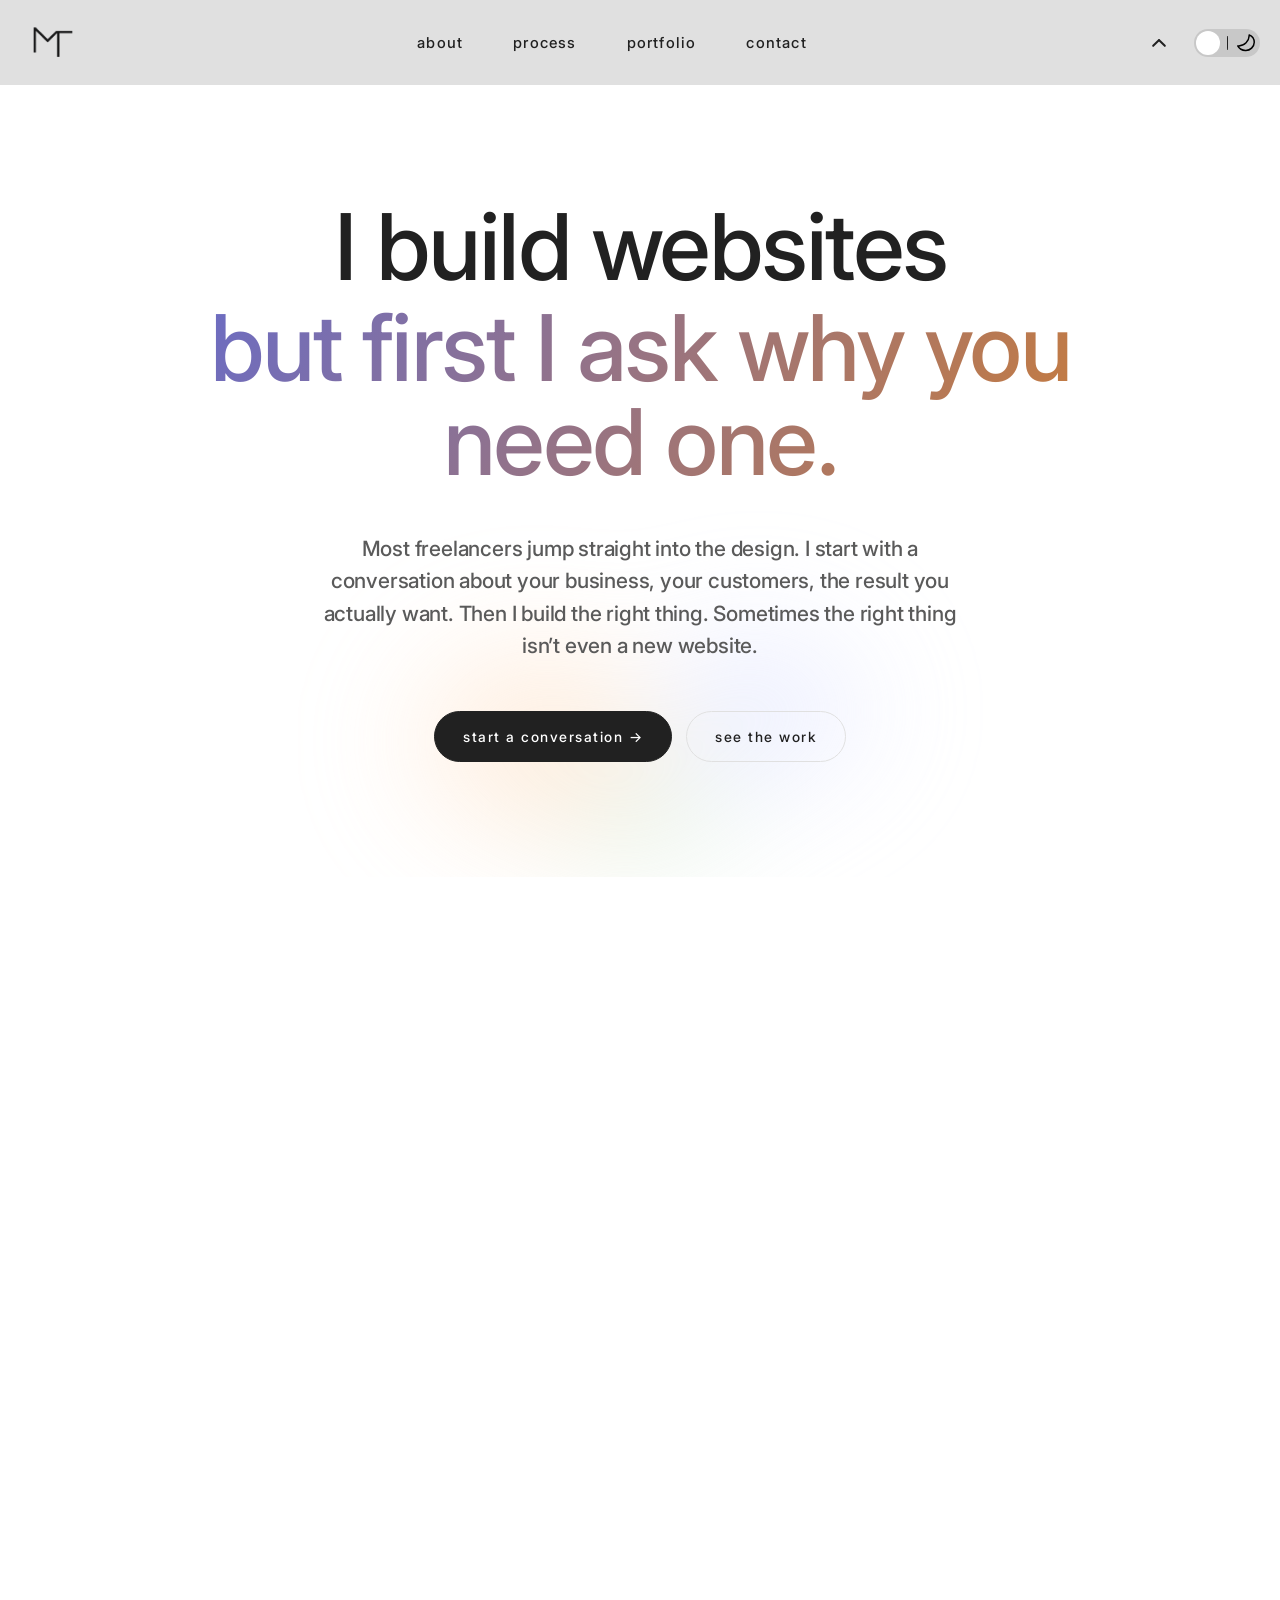
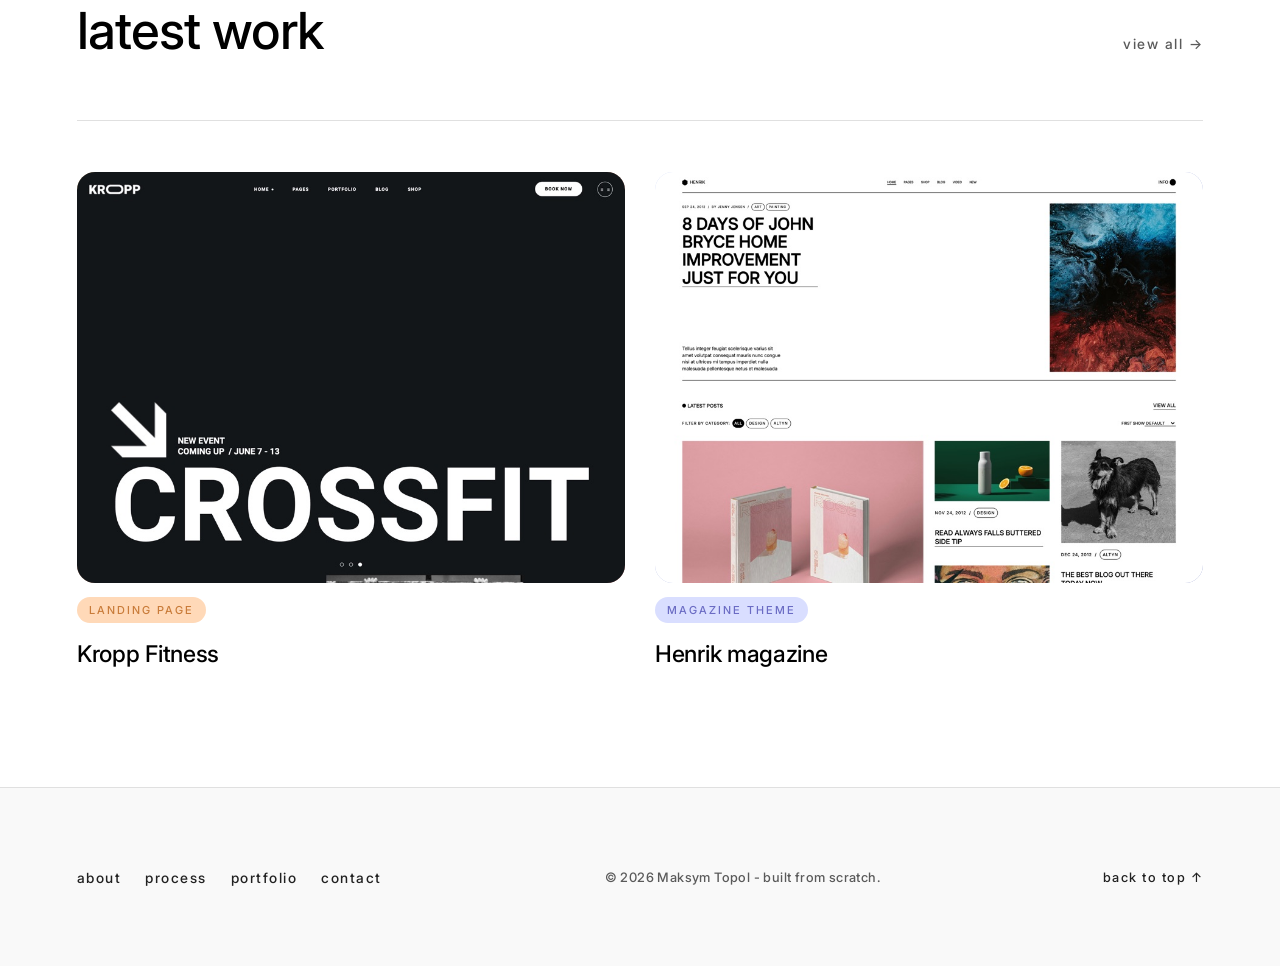
==== index.html @ ddff6f31 "Initial commit: portfolio website" ====
<!doctype html>
<html lang="en">
  <head>
    <meta charset="UTF-8" />
    <meta name="viewport" content="width=device-width, initial-scale=1.0" />
    <title>Maksym Topol - frontend developer</title>
    <meta
      name="description"
      content="Frontend developer who starts with your business problem, not the design. Websites for small businesses - and honest advice when you don't need one."
    />
    <link
      rel="preload"
      as="font"
      type="font/woff2"
      href="./fonts/transfonter.org-20250819-222520/Inter24pt-Medium.woff2"
      crossorigin
    />

    <link
      rel="preload"
      fetchpriority="high"
      as="image"
      href="icons/myLogo-icons/logo-white.png"
      type="image/png"
    />
    <link
      rel="shortcut icon"
      href="icons/myLogo-icons/logo-white.png"
      type="image/png"
    />

    <link rel="canonical" href="https://maksymtopol.com/" />
    <meta property="og:type" content="website" />
    <meta property="og:title" content="Maksym Topol - frontend developer" />
    <meta
      property="og:description"
      content="I build websites - but first I ask why you need one. Honest advice for small businesses."
    />
    <meta property="og:url" content="https://maksymtopol.com/" />
    <meta
      property="og:image"
      content="https://maksymtopol.com/images/og-image.jpg"
    />
    <meta name="twitter:card" content="summary_large_image" />

    <link rel="stylesheet" href="style.css" />
    <script type="application/ld+json">
      {
        "@context": "https://schema.org",
        "@type": "Person",
        "name": "Maksym Topol",
        "jobTitle": "Frontend Developer",
        "url": "https://maksymtopol.com/",
        "email": "mailto:maksym.prof@gmail.com",
        "sameAs": [
          "https://github.com/maksymtopol",
          "https://t.me/maksymtopol"
        ]
      }
    </script>
  </head>
  <body>
    <header class="header" id="header">
      <div class="header__adaptive-block"></div>
      <div class="header__block">
        <div class="hamburger" id="hamburger">
          <input
            type="checkbox"
            class="hamburger__input"
            id="hamburger-input"
          />
          <label
            for="hamburger-input"
            class="hamburger__label"
            id="hamburger-label"
          ></label>
        </div>
        <a href="/" class="link__header-logo">
          <img
            src="icons/myLogo-icons/logo-black.png"
            alt="Maksym Topol logo"
            class="img__header-logo"
            id="img-header-logo"
            width="65"
            height="65"
          />
        </a>
        <nav class="header__menu">
          <ul class="header__menu-list" id="header-menu-list">
            <li class="header__menu-item">
              <a
                href="about.html"
                class="header__menu-link"
                data-i18n="nav.about"
                >about</a
              >
            </li>
            <li class="header__menu-item">
              <a
                href="learn.html"
                class="header__menu-link"
                data-i18n="nav.learn"
                >process</a
              >
            </li>
            <li class="header__menu-item">
              <a
                href="portfolio.html"
                class="header__menu-link"
                data-i18n="nav.portfolio"
                >portfolio</a
              >
            </li>
            <li class="header__menu-item">
              <a
                href="contact.html"
                class="header__menu-link"
                data-i18n="nav.contact"
                >contact</a
              >
            </li>
          </ul>
        </nav>
        <div class="header__buttons" id="header-buttons">
          <div class="button__language">
            <input
              type="checkbox"
              class="button__language-dropdown"
              id="button-language-dropdown"
            />
            <label
              for="button-language-dropdown"
              class="label__language-dropdown"
            ></label>
          </div>
          <div class="language__block-content" id="language-block-content">
            <ul
              class="language__block-content-list"
              id="language-block-content-list"
            >
              <li class="language__block-content-item disabled" data-lang="en">
                EN
              </li>
              <li class="language__block-content-item" data-lang="fr">
                <a href="#" class="language__block-content-link">FR</a>
              </li>
              <li class="language__block-content-item" data-lang="ua">
                <a href="#" class="language__block-content-link">UA</a>
              </li>
              <li class="language__block-content-item" data-lang="ru">
                <a href="#" class="language__block-content-link">RU</a>
              </li>
            </ul>
          </div>
          <div class="theme__switch">
            <input
              type="checkbox"
              class="theme__switch-checkbox"
              id="theme-switch-checkbox"
            />
            <label class="theme__switch-label" for="theme-switch-checkbox">
              <span class="theme__switch-icon theme__switch-icon-sun">
                <svg
                  xmlns="http://www.w3.org/2000/svg"
                  width="20px"
                  height="55px"
                  viewBox="0 -2 24 24"
                  fill="#212121"
                >
                  <path
                    d="M12 3V4M12 20V21M4 12H3M6.31412 6.31412L5.5 5.5M17.6859 6.31412L18.5 5.5M6.31412 17.69L5.5 18.5001M17.6859 17.69L18.5 18.5001M21 12H20M16 12C16 14.2091 14.2091 16 12 16C9.79086 16 8 14.2091 8 12C8 9.79086 9.79086 8 12 8C14.2091 8 16 9.79086 16 12Z"
                    stroke="#000000"
                    stroke-width="2"
                    stroke-linecap="round"
                    stroke-linejoin="round"
                  />
                </svg>
              </span>
              <span class="theme__switch-icon theme__switch-icon-moon">
                <svg
                  xmlns="http://www.w3.org/2000/svg"
                  fill="#212121"
                  width="18px"
                  height="45px"
                  viewBox="0 -1 16 16"
                >
                  <path
                    d="M11.47 2.18a6.49 6.49 0 0 1 3.22 5.5 6.84 6.84 0 0 1-7.08 6.55 7.42 7.42 0 0 1-3.82-1 7 7 0 0 1-1.9-1.65 9.47 9.47 0 0 0 3.34-.74 9.92 9.92 0 0 0 3.3-2.24 10 10 0 0 0 2.94-6.42M10.82.45a.66.66 0 0 0-.66.69 8.63 8.63 0 0 1-2.55 6.54 8.68 8.68 0 0 1-6.09 2.57H.66a.66.66 0 0 0-.58 1 8.45 8.45 0 0 0 7.53 4.39A8.15 8.15 0 0 0 16 7.68 7.85 7.85 0 0 0 11.07.51a.61.61 0 0 0-.25-.06z"
                  />
                </svg>
              </span>
              <div class="theme__switch-ball"></div>
            </label>
          </div>
        </div>
      </div>
    </header>
    <main class="main" id="main">
      <section class="intro" id="intro-section">
        <div class="intro__halo" aria-hidden="true"></div>
        <div class="intro__content">
          <h1 class="intro__title">
            <span class="intro__title-line" data-i18n="intro.titleA"
              >I build websites</span
            >
            <span
              class="intro__title-line intro__title-line--accent"
              data-i18n="intro.titleB"
              >but first I ask why you need one.</span
            >
          </h1>
          <p class="intro__lead" data-i18n="intro.lead">
            Most freelancers jump straight into the design. I start with a
            conversation about your business, your customers, the result you
            actually want. Then I build the right thing. Sometimes the right
            thing isn't even a new website.
          </p>
          <div class="intro__actions">
            <a
              href="contact.html"
              class="intro__cta"
              data-i18n="intro.ctaPrimary"
              >start a conversation →</a
            >
            <a
              href="portfolio.html"
              class="intro__cta intro__cta--ghost"
              data-i18n="intro.ctaSecondary"
              >see the work</a
            >
          </div>
        </div>
      </section>
      <section class="skills" id="skills-section">
        <div class="skills__container">
          <a href="learn.html">
            <div class="skills__approach">
              <span
                class="skills__approach-title"
                data-i18n="skills.approachTitle"
                >the difference</span
              >
              <span
                class="skills__approach-chip skills__approach-chip-1"
                data-i18n="skills.approach1"
                >I ask first</span
              >
              <span
                class="skills__approach-chip skills__approach-chip-2"
                data-i18n="skills.approach2"
                >your business, not just a site</span
              >
              <span
                class="skills__approach-chip skills__approach-chip-3"
                data-i18n="skills.approach3"
                >honest advice</span
              >
            </div>
          </a>
          <a href="about.html#about-group">
            <div class="skills__stack">
              <span class="skills__stack-title" data-i18n="skills.stackTitle"
                >my stack</span
              >
              <img
                src="icons/body-icons/html-icon.png"
                alt="HTML icon"
                class="skills__stack-icon-html"
                width="100"
                height="100"
              />
              <img
                src="icons/body-icons/css-icon.png"
                alt="CSS icon"
                class="skills__stack-icon-css"
                width="86"
                height="86"
              />
              <img
                src="icons/body-icons/js-logo.png"
                alt="JavaScript icon"
                class="skills__stack-icon-js"
                width="86"
                height="86"
              />
              <img
                src="icons/body-icons/wp-icon.png"
                alt="WordPress icon"
                class="skills__stack-icon-wp"
                width="86"
                height="86"
              />
              <img
                src="icons/body-icons/react-icon.png"
                alt="React icon"
                class="skills__stack-icon-react"
                width="86"
                height="86"
              />
              <img
                src="icons/body-icons/sass-icon.png"
                alt="Sass icon"
                class="skills__stack-icon-sass"
                width="86"
                height="86"
              />
            </div>
          </a>
        </div>
      </section>
      <section class="latest" id="latest-section">
        <header class="latest__header" data-reveal="up">
          <h2 class="latest__title" data-i18n="latest.title">latest work</h2>
          <a href="portfolio.html" class="latest__more" data-i18n="latest.more"
            >view all →</a
          >
        </header>
        <div class="latest__grid">
          <a
            href="portfolio.html#kropp"
            class="latest__card"
            data-reveal="up"
          >
            <div class="latest__thumb latest__thumb--1">
              <img
                class="latest__shot"
                src="images/work/kropp-thumb.jpg"
                alt="Kropp Fitness - fitness landing page"
                width="900"
                height="675"
                loading="lazy"
              />
            </div>
            <span class="latest__category" data-i18n="latest.proj1.cat"
              >Landing page</span
            >
            <h3 class="latest__name" data-i18n="latest.proj1.name">
              Kropp Fitness
            </h3>
          </a>
          <a
            href="portfolio.html#magazine"
            class="latest__card"
            data-reveal="up"
          >
            <div class="latest__thumb latest__thumb--2">
              <img
                class="latest__shot"
                src="images/work/magazine-thumb.jpg"
                alt="Henrik magazine - editorial magazine layout"
                width="900"
                height="675"
                loading="lazy"
              />
            </div>
            <span class="latest__category" data-i18n="latest.proj2.cat"
              >Magazine theme</span
            >
            <h3 class="latest__name" data-i18n="latest.proj2.name">
              Henrik magazine
            </h3>
          </a>
        </div>
      </section>
    </main>
    <footer class="footer" id="footer">
      <div class="footer__inner">
        <ul class="footer__menu">
          <li><a href="about.html" class="header__menu-link" data-i18n="nav.about">about</a></li>
          <li><a href="learn.html" class="header__menu-link" data-i18n="nav.learn">process</a></li>
          <li>
            <a href="portfolio.html" class="header__menu-link" data-i18n="nav.portfolio">portfolio</a>
          </li>
          <li><a href="contact.html" class="header__menu-link" data-i18n="nav.contact">contact</a></li>
        </ul>
        <p class="footer__copy" data-i18n="footer.copy">
          © 2026 Maksym Topol - built from scratch.
        </p>
        <a href="#header" class="footer__top" data-i18n="footer.top"
          >back to top ↑</a
        >
      </div>
    </footer>
    <script src="script.js" type="module"></script>
  </body>
</html>
---- style.css ----
@font-face {
  font-family: 'Inter';
  src: url('./fonts/transfonter.org-20250819-222520/Inter24pt-Medium.woff2')
    format('woff2');
  font-weight: 300;
  font-style: normal;
  font-display: swap;
}

/**
  Нормализация блочной модели
 */
*,
::before,
::after {
  box-sizing: border-box;
}

* {
  -webkit-tap-highlight-color: transparent;
}

/**
   Убираем внутренние отступы слева тегам списков,
   у которых есть атрибут class
  */
:where(ul, ol):where([class]) {
  padding-left: 0;
}

/**
   Убираем внешние отступы body и двум другим тегам,
   у которых есть атрибут class
  */
body,
:where(blockquote, figure):where([class]) {
  margin: 0;
}

/**
   Убираем внешние отступы вертикали нужным тегам,
   у которых есть атрибут class
  */
:where(h1, h2, h3, h4, h5, h6, p, ul, ol, dl):where([class]) {
  margin-block: 0;
}

:where(dd[class]) {
  margin-left: 0;
}

:where(fieldset[class]) {
  margin-left: 0;
  padding: 0;
  border: none;
}

/**
   Убираем стандартный маркер маркированному списку,
   у которого есть атрибут class
  */
:where(ul[class]) {
  list-style: none;
}

:where(address[class]) {
  font-style: normal;
}

/**
   Обнуляем вертикальные внешние отступы параграфа,
   объявляем локальную переменную для внешнего отступа вниз,
   чтобы избежать взаимодействие с более сложным селектором
  */
p {
  --paragraphMarginBottom: 24px;

  margin-block: 0;
}

/**
   Внешний отступ вниз для параграфа без атрибута class,
   который расположен не последним среди своих соседних элементов
  */
p:where(:not([class]):not(:last-child)) {
  margin-bottom: var(--paragraphMarginBottom);
}

/**
   Упрощаем работу с изображениями и видео
  */
img,
video {
  display: block;
  max-width: 100%;
  height: auto;
}

/**
   Наследуем свойства шрифт для полей ввода
  */
input,
textarea,
select,
button {
  font: inherit;
}

html {
  /**
     Пригодится в большинстве ситуаций
     (когда, например, нужно будет "прижать" футер к низу сайта)
    */
  height: 100%;

  /**
     Убираем скачок интерфейса по горизонтали
     при появлении / исчезновении скроллбара
    */
  /* scrollbar-gutter: stable; */
}

/**
   Плавный скролл
  */
html,
:has(:target) {
  scroll-behavior: smooth;
}

body {
  /**
     Пригодится в большинстве ситуаций
     (когда, например, нужно будет "прижать" футер к низу сайта)
    */
  min-height: 100%;
  /**
     Унифицированный интерлиньяж
    */
  line-height: 1.5;
}

/**
   Нормализация высоты элемента ссылки при его инспектировании в DevTools
  */
a:where([class]) {
  display: inline-flex;
}

/**
   Курсор-рука при наведении на элемент
  */
button,
label {
  cursor: pointer;
}

/**
   Приводим к единому цвету svg-элементы
   (за исключением тех, у которых уже указан
   атрибут fill со значением 'none' или начинается с 'url')
  */
:where([fill]:not([fill='none'], [fill^='url'])) {
  fill: currentColor;
}

/**
   Приводим к единому цвету svg-элементы
   (за исключением тех, у которых уже указан
   атрибут stroke со значением 'none')
  */
:where([stroke]:not([stroke='none'], [stroke^='url'])) {
  stroke: currentColor;
}

/**
   Чиним баг задержки смены цвета при взаимодействии с svg-элементами
  */
svg * {
  transition-property: fill, stroke;
}

/**
   Приведение рамок таблиц в классический 'collapse' вид
  */
:where(table) {
  border-collapse: collapse;
  border-color: currentColor;
}

/**
   Удаляем все анимации и переходы для людей,
   которые предпочитают их не использовать
  */
@media (prefers-reduced-motion: reduce) {
  *,
  ::before,
  ::after {
    animation-duration: 0.01ms !important;
    animation-iteration-count: 1 !important;
    transition-duration: 0.01ms !important;
    scroll-behavior: auto !important;
  }
}

:root {
  --color-light: #ffffff;
  --color-light-100: #f9f9f9;
  --color-light-200: #e0e0e0;
  --color-light-300: #c8c8c8;

  --color-gray: #949494;
  --color-gray-100: #5a5a5a;
  --color-gray-200: #4d4d4d;
  --color-gray-300: #303030;
  --color-gray-400: #2c2c2c;
  --color-gray-500: #212121;

  --color-dark: #000000;

  --accent-peach: #ffd9b8;
  --accent-lavender: #d9deff;
  --accent-sage: #d2ecd6;
  --accent-rose: #ffd1d8;
  --accent-amber: #f7d490;
  --accent-sky: #c8e4f5;

  --accent-peach-strong: #c97c3a;
  --accent-lavender-strong: #6b6cc4;
  --accent-sage-strong: #4f9b6b;
  --accent-rose-strong: #c95977;
  --accent-amber-strong: #b8862c;
  --accent-sky-strong: #3d8bb8;

  --font-family-base: 'Inter', 'sans-serif';

  --transition-duration: 0.5s;
}

body.dark-theme {
  --accent-peach: #4a2f1c;
  --accent-lavender: #2d2d52;
  --accent-sage: #1f3d2a;
  --accent-rose: #4a2230;
  --accent-amber: #4a3a18;
  --accent-sky: #1f3950;

  --accent-peach-strong: #f0a868;
  --accent-lavender-strong: #a89bf0;
  --accent-sage-strong: #7dd49a;
  --accent-rose-strong: #f08aa8;
  --accent-amber-strong: #f0c468;
  --accent-sky-strong: #6abce0;
}

* {
  transition:
    color var(--transition-duration) ease,
    background-color var(--transition-duration) ease;
}

body {
  font-family: var(--font-family-base);
  background-color: var(--color-light);
}

.visually-hidden {
  position: absolute !important;
  width: 1px !important;
  height: 1px !important;
  margin: -1px !important;
  border: 0 !important;
  padding: 0 !important;
  white-space: nowrap !important;
  clip-path: inset(100%) !important;
  clip: rect(0 0 0 0) !important;
  overflow: hidden !important;
}

.disabled {
  color: var(--color-gray);
  cursor: not-allowed;
}

.header {
  display: flex;
  flex-direction: column;
  position: relative;
  height: 85px;
  background-color: var(--color-light-200);
  z-index: 1;
}

#header {
  transform: translateY(-93px);
  transition: transform 0.8s ease-out;
}

#header.show {
  transform: translateY(0);
}

.header__adaptive-block {
  visibility: hidden;
}

.header__block {
  display: flex;
  align-items: center;
  justify-content: space-between;
  height: 93px;
  padding-inline: 20px;
}

.link__header-logo {
  background-color: transparent;
  border-radius: 50%;
  transition: background-color var(--transition-duration) ease;
  overflow: hidden;
}

.header__menu-list {
  display: flex;
  column-gap: 50px;
}

.header__menu-link {
  display: inline-flex;
  align-items: center;
  column-gap: 7px;
  color: var(--color-gray-500);
  text-decoration: none;
  font-size: 15px;
  transition: color var(--transition-duration) ease;
  letter-spacing: 1.2px;
}

.header__buttons {
  display: flex;
  justify-content: space-between;
  align-items: center;
  column-gap: 20px;
}

.hamburger {
  display: none;
}

.button__language {
  display: inline-flex;
  align-items: center;
  position: relative;
  width: auto;
  height: auto;
  margin-left: 5px;
  border-radius: 50%;
}

.button__language-dropdown {
  position: absolute;
  width: 30px;
  height: 30px;
  opacity: 0;
  z-index: 1;
  cursor: pointer;
}

.label__language-dropdown {
  position: relative;
  width: 30px;
  height: 30px;
}

.label__language-dropdown::before {
  content: '';
  position: absolute;
  top: 14px;
  left: 7px;
  width: 10px;
  height: 2px;
  background-color: var(--color-gray-500);
  border-radius: 10px;
  transform: rotate(-45deg);
  transition: transform 0.3s ease;
}

.label__language-dropdown::after {
  content: '';
  position: absolute;
  top: 14px;
  right: 7px;
  width: 10px;
  height: 2px;
  background-color: var(--color-gray-500);
  border-radius: 10px;
  transform: rotate(45deg);
  transition: transform 0.3s ease;
}

.button__language-dropdown:checked + .label__language-dropdown {
  display: flex;
  justify-content: center;
  align-items: center;
}

.button__language-dropdown:checked + .label__language-dropdown::before {
  transform: rotate(45deg);
}

.button__language-dropdown:checked + .label__language-dropdown::after {
  transform: rotate(-45deg);
}

.language__block-content {
  position: absolute;
  top: 35px;
  width: 100px;
  height: 75px;
  border-radius: 10px;
  transform: translateX(-29px);
  transition: top var(--transition-duration) ease;
}

.language__block-content.topActive {
  top: 93px;
}

.language__block-content-list {
  display: flex;
  flex-direction: column;
  align-items: center;
  opacity: 0;
  visibility: hidden;
  transition:
    visibility 0.3s ease,
    opacity 0.3s ease-in;
}

.language__block-content-list.active {
  opacity: 1;
  visibility: visible;
}

.language__block-content-link {
  color: var(--color-black);
  text-decoration: none;
}

.theme__switch-label {
  background: var(--color-light-300);
}

.theme__switch-ball {
  background-color: var(--color-light);
}

.theme__switch {
  display: flex;
  align-items: center;
}

.theme__switch-checkbox {
  display: none;
}

.theme__switch-label {
  display: flex;
  align-items: center;
  justify-content: space-between;
  position: relative;
  cursor: pointer;
  width: 66px;
  height: 28px;
  border-radius: 50px;
  transition: all var(--transition-duration) ease;
  padding: 0 5px;
}

.theme__switch-label::after {
  content: '';
  position: absolute;
  left: 33px;
  width: 1px;
  height: 14px;
  background-color: var(--color-gray-500);
  border-radius: 20%;
}

.theme__switch-ball {
  position: absolute;
  top: 2px;
  left: 2px;
  width: 24px;
  height: 24px;
  border-radius: 50%;
  transition: all var(--transition-duration) ease;
  z-index: 1;
}

.theme__switch-checkbox:checked + .theme__switch-label .theme__switch-ball {
  transform: translateX(38px);
}

.theme__switch-icon {
  font-size: 16px;
  line-height: 1;
}

body.dark-theme {
  background-color: var(--color-gray-300);
  color: var(--color-light);
}

body.dark-theme .header {
  background-color: var(--color-gray-500);
}

body.dark-theme .header__adaptive-block {
  background-color: var(--color-gray-500);
}

body.dark-theme .header__menu-link {
  color: var(--color-light);
}

body.dark-theme .hamburger__label::before {
  background-color: var(--color-light);
}

body.dark-theme .hamburger__label::after {
  background-color: var(--color-light);
}

body.dark-theme .label__language-dropdown::before {
  background-color: var(--color-light);
}

body.dark-theme .label__language-dropdown::after {
  background-color: var(--color-light);
}

body.dark-theme .theme__switch-label {
  background: var(--color-gray-100);
}

body.dark-theme .theme__switch-ball {
  background-color: var(--color-gray-400);
}

.skills__container {
  position: relative;
  width: 100%;
  height: 600px;
  overflow: hidden;
}

.skills__approach,
.skills__stack {
  position: absolute;
  width: 50%;
  height: 100%;
  top: 0;
  display: flex;
  align-items: center;
  justify-content: center;
  text-decoration: none;
  overflow: hidden;
  transition:
    width 0.7s ease-out,
    transform 0.5s cubic-bezier(0.265, 0.84, 0.1, 1),
    opacity var(--transition-duration) ease,
    background-color var(--transition-duration) ease;
  will-change: width;
}

.skills__approach {
  left: 0;
  color: var(--color-gray-500);
  background: linear-gradient(
    135deg,
    var(--color-light-100),
    var(--color-light-200)
  );
  transform: translateX(-750px);
}

.skills__stack {
  right: 0;
  color: var(--color-gray-500);
  background: linear-gradient(
    135deg,
    var(--color-light-100),
    var(--color-light-200)
  );
  transform: translateX(750px);
}

.skills__approach.active,
.skills__stack.active {
  transform: translateX(0);
}

.skills__stack::before {
  content: '';
  position: absolute;
  left: 0;
  top: 8%;
  bottom: 8%;
  width: 1px;
  background: linear-gradient(
    180deg,
    transparent,
    rgba(255, 255, 255, 0.3),
    transparent
  );
  pointer-events: none;
}

.skills__approach-title,
.skills__stack-title {
  position: relative;
  z-index: 2;
  font-size: clamp(18px, 2.6vw, 36px);
  font-weight: 500;
  letter-spacing: 4px;
  text-transform: uppercase;
  pointer-events: none;
  transition:
    opacity var(--transition-duration) ease,
    transform var(--transition-duration) ease,
    letter-spacing var(--transition-duration) ease;
}

.skills__approach-title.hidden,
.skills__stack-title.hidden {
  opacity: 0;
  transform: scale(0.85);
}

.skills__stack img {
  position: absolute;
  pointer-events: none;
  filter: drop-shadow(0 8px 16px rgba(0, 0, 0, 0.18));
  transition:
    opacity var(--transition-duration) ease,
    transform var(--transition-duration) ease,
    filter var(--transition-duration) ease;
}

.skills__stack-icon-html {
  top: 10%;
  left: 14%;
  transform: rotate(-16deg);
}

.skills__stack-icon-css {
  top: 14%;
  right: 14%;
  transform: rotate(12deg);
}

.skills__stack-icon-js {
  top: 42%;
  left: 9%;
  transform: rotate(-6deg);
}

.skills__stack-icon-react {
  top: 46%;
  right: 11%;
  transform: rotate(8deg);
}

.skills__stack-icon-wp {
  bottom: 12%;
  left: 18%;
  transform: rotate(14deg);
}

.skills__stack-icon-sass {
  bottom: 14%;
  right: 16%;
  transform: rotate(-10deg);
}

.skills__stack img.hidden {
  opacity: 0;
}

.skills__stack-icon-html.big {
  transform: rotate(-16deg) scale(1.16);
}
.skills__stack-icon-css.big {
  transform: rotate(12deg) scale(1.16);
}
.skills__stack-icon-js.big {
  transform: rotate(-6deg) scale(1.16);
}
.skills__stack-icon-react.big {
  transform: rotate(8deg) scale(1.16);
}
.skills__stack-icon-wp.big {
  transform: rotate(14deg) scale(1.16);
}
.skills__stack-icon-sass.big {
  transform: rotate(-10deg) scale(1.16);
}

/* left panel — what sets me apart, as floating tags */
.skills__approach-chip {
  position: absolute;
  z-index: 2;
  pointer-events: none;
  max-width: 64%;
  padding: 10px 18px;
  border-radius: 999px;
  font-size: clamp(12px, 1.15vw, 16px);
  font-weight: 500;
  letter-spacing: 0.2px;
  line-height: 1.25;
  text-align: center;
  color: var(--accent-peach-strong);
  background: rgba(255, 255, 255, 0.72);
  border: 1px solid var(--accent-peach);
  box-shadow: 0 10px 24px rgba(0, 0, 0, 0.08);
  transition:
    opacity var(--transition-duration) ease,
    transform var(--transition-duration) ease;
}

.skills__approach-chip-1 {
  top: 16%;
  left: 12%;
  transform: rotate(-4deg);
}

.skills__approach-chip-2 {
  top: 30%;
  right: 8%;
  transform: rotate(3deg);
}

.skills__approach-chip-3 {
  bottom: 16%;
  left: 16%;
  transform: rotate(-2deg);
}

.skills__approach-chip.hidden {
  opacity: 0;
}

.skills__approach-chip-1.big {
  transform: rotate(-4deg) scale(1.06);
}
.skills__approach-chip-2.big {
  transform: rotate(3deg) scale(1.06);
}
.skills__approach-chip-3.big {
  transform: rotate(-2deg) scale(1.06);
}

body.dark-theme .skills__approach-chip {
  color: var(--accent-peach-strong);
  background: rgba(0, 0, 0, 0.32);
  border-color: rgba(240, 168, 104, 0.5);
}

body.dark-theme .skills__approach {
  color: var(--color-light);
  background: linear-gradient(
    135deg,
    var(--color-gray-300),
    var(--color-gray-400)
  );
}

body.dark-theme .skills__stack {
  color: var(--color-light);
  background: linear-gradient(
    135deg,
    var(--color-gray-300),
    var(--color-gray-400)
  );
}

.intro {
  position: relative;
  display: flex;
  align-items: center;
  justify-content: center;
  padding: clamp(60px, 8vw, 120px) clamp(20px, 6vw, 80px);
  min-height: clamp(620px, 88vh, 900px);
  overflow: hidden;
}

.intro__halo {
  position: absolute;
  bottom: -120px;
  left: 50%;
  width: min(820px, 100%);
  aspect-ratio: 1.6 / 1;
  transform: translateX(-50%);
  background:
    radial-gradient(closest-side, var(--accent-peach) 0%, transparent 70%) 18%
      50% / 60% 80% no-repeat,
    radial-gradient(closest-side, var(--accent-lavender) 0%, transparent 70%)
      82% 30% / 55% 70% no-repeat,
    radial-gradient(closest-side, var(--accent-sage) 0%, transparent 70%) 50%
      80% / 50% 60% no-repeat;
  filter: blur(50px);
  opacity: 0.55;
  pointer-events: none;
  z-index: -1;
}

body.dark-theme .intro__halo {
  opacity: 0.45;
}

.intro__content {
  position: relative;
  display: flex;
  flex-direction: column;
  align-items: center;
  text-align: center;
  max-width: 900px;
  margin: 0 auto;
}

.intro__mark {
  width: clamp(72px, 9vw, 110px);
  height: auto;
  filter: drop-shadow(0 14px 28px rgba(0, 0, 0, 0.18));
  transition: transform var(--transition-duration) ease;
  margin-bottom: clamp(20px, 2.4vw, 32px);
}

.intro__eyebrow {
  display: inline-block;
  font-size: 12px;
  font-weight: 500;
  letter-spacing: 4px;
  text-transform: uppercase;
  color: var(--accent-peach-strong);
  padding: 6px 14px;
  border: 1px solid var(--accent-peach);
  border-radius: 999px;
  background: var(--accent-peach);
  margin-bottom: clamp(24px, 3vw, 36px);
}

body.dark-theme .intro__eyebrow {
  color: var(--accent-peach-strong);
  background: transparent;
}

.intro__title {
  margin: 0 0 clamp(28px, 3.4vw, 44px);
  font-size: clamp(40px, 7.2vw, 92px);
  font-weight: 500;
  letter-spacing: -2.5px;
  line-height: 1.02;
  display: flex;
  flex-direction: column;
  gap: 0.08em;
}

.intro__title-line {
  display: block;
  color: var(--color-gray-500);
}

body.dark-theme .intro__title-line {
  color: var(--color-light);
}

.intro__title-line--accent {
  background: linear-gradient(
    120deg,
    var(--accent-lavender-strong) 0%,
    var(--accent-peach-strong) 100%
  );
  -webkit-background-clip: text;
  background-clip: text;
  -webkit-text-fill-color: transparent;
  color: transparent;
}

.intro__lead {
  margin: 0 auto clamp(32px, 4vw, 48px);
  max-width: 640px;
  font-size: clamp(17px, 1.7vw, 21px);
  line-height: 1.55;
  color: var(--color-gray-100);
  letter-spacing: -0.2px;
}

body.dark-theme .intro__lead {
  color: var(--color-light-300);
}

.intro__actions {
  display: flex;
  flex-wrap: wrap;
  justify-content: center;
  gap: 14px;
}

.intro__cta {
  display: inline-block;
  padding: 14px 28px;
  background: var(--color-gray-500);
  color: var(--color-light);
  text-decoration: none;
  border-radius: 999px;
  font-size: 14px;
  letter-spacing: 1.5px;
  text-transform: lowercase;
  border: 1px solid var(--color-gray-500);
  transition:
    background-color var(--transition-duration) ease,
    color var(--transition-duration) ease,
    border-color var(--transition-duration) ease;
}

.intro__cta--ghost {
  background: transparent;
  color: var(--color-gray-500);
  border-color: var(--color-light-200);
}

body.dark-theme .intro__cta {
  background: var(--color-light);
  color: var(--color-gray-500);
  border-color: var(--color-light);
}

body.dark-theme .intro__cta--ghost {
  background: transparent;
  color: var(--color-light);
  border-color: var(--color-gray-300);
}

.latest {
  padding: clamp(60px, 9vw, 140px) clamp(20px, 6vw, 80px);
  max-width: 1280px;
  margin-inline: auto;
}

.latest__header {
  display: flex;
  align-items: baseline;
  justify-content: space-between;
  gap: 24px;
  padding-bottom: clamp(28px, 4vw, 56px);
  border-bottom: 1px solid var(--color-light-200);
}

.latest__title {
  margin: 0;
  font-size: clamp(28px, 4vw, 52px);
  font-weight: 500;
  letter-spacing: -1px;
}

.latest__more {
  color: var(--color-gray-100);
  text-decoration: none;
  font-size: 14px;
  letter-spacing: 1.5px;
  text-transform: lowercase;
  transition: color var(--transition-duration) ease;
}

.latest__grid {
  display: grid;
  grid-template-columns: repeat(auto-fit, minmax(260px, 1fr));
  gap: clamp(20px, 2.4vw, 36px);
  margin-top: clamp(28px, 4vw, 56px);
}

.latest__card {
  display: flex;
  flex-direction: column;
  gap: 14px;
  text-decoration: none;
  color: inherit;
  cursor: zoom-in;
  transition: transform var(--transition-duration) ease;
}

.latest__thumb {
  position: relative;
  aspect-ratio: 4 / 3;
  border-radius: 18px;
  overflow: hidden;
  background: var(--color-light-200);
  transition:
    transform var(--transition-duration) ease,
    filter var(--transition-duration) ease;
}

.latest__thumb::after {
  content: '';
  position: absolute;
  inset: 0;
  background-image: url('icons/myLogo-icons/logo-black.png');
  background-repeat: no-repeat;
  background-position: center;
  background-size: 35%;
  opacity: 0.18;
  transition:
    opacity var(--transition-duration) ease,
    transform var(--transition-duration) ease;
}

.latest__thumb--1 {
  background: linear-gradient(135deg, #f4d4a8, #e08e8e);
}

.latest__thumb--2 {
  background: linear-gradient(135deg, #cbd5f5, #7e88c3);
}

.latest__thumb--3 {
  background: linear-gradient(135deg, #d8e8d0, #6a8a64);
}

.latest__shot {
  position: absolute;
  inset: 0;
  display: block;
  width: 100%;
  height: 100%;
  object-fit: cover;
  object-position: top center;
  transition: transform var(--transition-duration) ease;
}

.latest__thumb:has(.latest__shot)::after {
  content: none;
}

.latest__category {
  align-self: flex-start;
  font-size: 11px;
  letter-spacing: 2px;
  text-transform: uppercase;
  color: var(--color-gray-100);
  padding: 5px 12px;
  border-radius: 999px;
  background: var(--accent-peach);
}

.latest__card:nth-child(1) .latest__category {
  background: var(--accent-peach);
  color: var(--accent-peach-strong);
}

.latest__card:nth-child(2) .latest__category {
  background: var(--accent-lavender);
  color: var(--accent-lavender-strong);
}

.latest__card:nth-child(3) .latest__category {
  background: var(--accent-sage);
  color: var(--accent-sage-strong);
}

.latest__grid [data-reveal]:nth-child(2) {
  transition-delay: 0.1s;
}

.latest__grid [data-reveal]:nth-child(3) {
  transition-delay: 0.2s;
}

.latest__name {
  margin: 0;
  font-size: clamp(18px, 1.8vw, 24px);
  font-weight: 500;
  letter-spacing: -0.3px;
}

body.dark-theme .latest__header {
  border-bottom-color: var(--color-gray-300);
}

body.dark-theme .latest__more,
body.dark-theme .latest__category {
  color: var(--color-light-300);
}

body.dark-theme .latest__thumb::after {
  background-image: url('icons/myLogo-icons/logo-white.png');
}

/* lightbox: full screenshot of a work on card click */
.lightbox {
  position: fixed;
  inset: 0;
  z-index: 1000;
  display: none;
  padding: clamp(16px, 4vw, 48px);
  background: rgba(12, 12, 14, 0.92);
}

.lightbox.is-open {
  display: block;
}

.lightbox__scroll {
  height: 100%;
  overflow-y: auto;
  border-radius: 14px;
  -webkit-overflow-scrolling: touch;
}

.lightbox__image {
  display: block;
  width: 100%;
  max-width: 1100px;
  margin: 0 auto;
  border-radius: 14px;
}

.lightbox__close {
  position: fixed;
  top: clamp(12px, 2vw, 24px);
  right: clamp(12px, 2vw, 24px);
  width: 46px;
  height: 46px;
  display: grid;
  place-items: center;
  border: none;
  border-radius: 999px;
  background: var(--color-light-100);
  color: var(--color-dark);
  font-size: 26px;
  line-height: 1;
  cursor: pointer;
  transition: transform var(--transition-duration) ease;
}

.lightbox__close:hover {
  transform: scale(1.08);
}

body.lightbox-open {
  overflow: hidden;
}

.footer {
  padding: clamp(40px, 6vw, 80px) clamp(20px, 6vw, 80px);
  background-color: var(--color-light-100);
  border-top: 1px solid var(--color-light-200);
  transition:
    background-color var(--transition-duration) ease,
    border-color var(--transition-duration) ease;
}

.footer__inner {
  max-width: 1280px;
  margin-inline: auto;
  display: flex;
  flex-wrap: wrap;
  align-items: center;
  justify-content: space-between;
  gap: 24px;
}

.footer__menu {
  display: flex;
  flex-wrap: wrap;
  gap: 24px;
  margin: 0;
  padding: 0;
  list-style: none;
}

.footer__menu a {
  color: var(--color-gray-500);
  text-decoration: none;
  font-size: 14px;
  letter-spacing: 1.5px;
  text-transform: lowercase;
  transition: color var(--transition-duration) ease;
}

.footer__copy {
  margin: 0;
  font-size: 13px;
  color: var(--color-gray-100);
  letter-spacing: 0.4px;
}

.footer__top {
  color: var(--color-gray-500);
  text-decoration: none;
  font-size: 13px;
  letter-spacing: 1.5px;
  text-transform: lowercase;
  transition: color var(--transition-duration) ease;
}

@media (min-width: 769px) and (max-width: 891px) {
  .footer__top {
    margin-top: 15px;
  }
}

body.dark-theme .footer {
  background-color: var(--color-gray-500);
  border-top-color: var(--color-gray-300);
}

body.dark-theme .footer__menu a,
body.dark-theme .footer__top {
  color: var(--color-light);
}

body.dark-theme .footer__copy {
  color: var(--color-light-300);
}

.page {
  padding: clamp(60px, 9vw, 140px) clamp(20px, 6vw, 80px);
  max-width: 980px;
  margin-inline: auto;
}

.page__title {
  margin: 0 0 clamp(28px, 4vw, 56px);
  font-size: clamp(36px, 6vw, 80px);
  font-weight: 500;
  letter-spacing: -2px;
  line-height: 1;
}

.page__lead {
  margin: 0 0 clamp(40px, 6vw, 72px);
  font-size: clamp(18px, 2vw, 26px);
  line-height: 1.4;
  color: var(--color-gray-100);
  max-width: 720px;
  letter-spacing: -0.3px;
}

.page__body {
  font-size: clamp(15px, 1.4vw, 18px);
  line-height: 1.7;
  color: var(--color-gray-500);
  max-width: 680px;
}

.page__body p + p {
  margin-top: 18px;
}

.page__section {
  margin-top: clamp(48px, 7vw, 96px);
}

.page__section-title {
  margin: 0 0 24px;
  font-size: 13px;
  letter-spacing: 3px;
  text-transform: uppercase;
  color: var(--color-gray-100);
}

.page__list {
  margin: 0;
  padding: 0;
  list-style: none;
  display: grid;
  grid-template-columns: repeat(auto-fill, minmax(180px, 1fr));
  gap: 12px 24px;
  font-size: 16px;
  letter-spacing: 0.3px;
}

body.dark-theme .page__body {
  color: var(--color-light-200);
}

body.dark-theme .page__lead,
body.dark-theme .page__section-title {
  color: var(--color-light-300);
}

[data-reveal] {
  opacity: 0;
  transform: translate3d(0, 30px, 0);
  transition:
    opacity 0.8s ease,
    transform 0.8s cubic-bezier(0.22, 1, 0.36, 1);
  will-change: opacity, transform;
}

[data-reveal='left'] {
  transform: translate3d(-60px, 0, 0);
}

[data-reveal='right'] {
  transform: translate3d(60px, 0, 0);
}

[data-reveal].is-visible {
  opacity: 1;
  transform: translate3d(0, 0, 0);
}

@media (prefers-reduced-motion: reduce) {
  [data-reveal] {
    opacity: 1;
    transform: none;
    transition: none;
  }
}

/* on-load entrance animations (above the fold, JS-independent) */
@keyframes rise-in {
  from {
    opacity: 0;
    transform: translate3d(0, 30px, 0);
  }
  to {
    opacity: 1;
    transform: translate3d(0, 0, 0);
  }
}

@keyframes slide-in-left {
  from {
    opacity: 0;
    transform: translate3d(-40px, 0, 0);
  }
  to {
    opacity: 1;
    transform: translate3d(0, 0, 0);
  }
}

@keyframes slide-in-right {
  from {
    opacity: 0;
    transform: translate3d(40px, 0, 0);
  }
  to {
    opacity: 1;
    transform: translate3d(0, 0, 0);
  }
}

/* homepage hero: staggered rise-in */
.intro__title-line,
.intro__lead,
.intro__actions {
  animation: rise-in 0.8s cubic-bezier(0.22, 1, 0.36, 1) both;
}
.intro__title-line {
  animation-delay: 0.08s;
}
.intro__title-line--accent {
  animation-delay: 0.2s;
}
.intro__lead {
  animation-delay: 0.34s;
}
.intro__actions {
  animation-delay: 0.48s;
}

/* contact: two columns slide in from opposite sides */
.contact__intro {
  animation: slide-in-left 0.8s cubic-bezier(0.22, 1, 0.36, 1) both;
  animation-delay: 0.05s;
}
.contact__left .contact__group {
  animation: slide-in-left 0.8s cubic-bezier(0.22, 1, 0.36, 1) both;
  animation-delay: 0.18s;
}
.contact__group--form {
  animation: slide-in-right 0.8s cubic-bezier(0.22, 1, 0.36, 1) both;
  animation-delay: 0.1s;
}

@media (prefers-reduced-motion: reduce) {
  .intro__title-line,
  .intro__lead,
  .intro__actions,
  .contact__intro,
  .contact__left .contact__group,
  .contact__group--form {
    animation: none;
  }
}

.about {
  position: relative;
  padding: clamp(60px, 9vw, 140px) clamp(20px, 6vw, 80px)
    clamp(80px, 11vw, 160px);
  max-width: 1100px;
  margin-inline: auto;
  overflow: hidden;
}

.about__halo {
  position: absolute;
  top: -120px;
  left: 50%;
  width: min(720px, 90%);
  aspect-ratio: 1.6 / 1;
  transform: translateX(-50%);
  background:
    radial-gradient(closest-side, var(--accent-lavender) 0%, transparent 70%)
      20% 50% / 60% 80% no-repeat,
    radial-gradient(closest-side, var(--accent-peach) 0%, transparent 70%) 80%
      30% / 55% 70% no-repeat;
  filter: blur(40px);
  opacity: 0.65;
  pointer-events: none;
  z-index: -1;
}

body.dark-theme .about__halo {
  opacity: 0.5;
}

.about__intro {
  text-align: center;
  margin-bottom: clamp(60px, 9vw, 120px);
}

.about__eyebrow {
  display: inline-block;
  font-size: 12px;
  font-weight: 500;
  letter-spacing: 4px;
  text-transform: uppercase;
  color: var(--accent-peach-strong);
  padding: 6px 14px;
  border: 1px solid var(--accent-peach);
  border-radius: 999px;
  background: var(--accent-peach);
  margin-bottom: 24px;
}

body.dark-theme .about__eyebrow {
  color: var(--accent-peach-strong);
  background: transparent;
}

.about__title {
  margin: 0 0 24px;
  font-size: clamp(40px, 7vw, 88px);
  font-weight: 500;
  letter-spacing: -2.5px;
  line-height: 1;
  background: linear-gradient(
    120deg,
    var(--color-gray-500) 0%,
    var(--accent-lavender-strong) 100%
  );
  -webkit-background-clip: text;
  background-clip: text;
  -webkit-text-fill-color: transparent;
  color: transparent;
}

body.dark-theme .about__title {
  background: linear-gradient(
    120deg,
    var(--color-light) 0%,
    var(--accent-lavender-strong) 100%
  );
  -webkit-background-clip: text;
  background-clip: text;
  -webkit-text-fill-color: transparent;
}

.about__lead {
  margin: 0 auto;
  max-width: 640px;
  font-size: clamp(17px, 1.8vw, 22px);
  line-height: 1.5;
  color: var(--color-gray-100);
  letter-spacing: -0.2px;
}

body.dark-theme .about__lead {
  color: var(--color-light-300);
}

.about__story {
  display: grid;
  grid-template-columns: 1fr 1fr;
  gap: clamp(20px, 3vw, 40px);
  margin-bottom: clamp(24px, 3.5vw, 44px);
}

.about__approach-note {
  margin: 0 0 clamp(60px, 9vw, 120px);
  max-width: 760px;
  font-size: clamp(15px, 1.35vw, 17px);
  line-height: 1.7;
  color: var(--color-gray-100);
  letter-spacing: -0.1px;
}

body.dark-theme .about__approach-note {
  color: var(--color-light-300);
}

.about__card {
  position: relative;
  padding: clamp(28px, 3vw, 44px) clamp(24px, 2.6vw, 36px);
  border-radius: 18px;
  background: var(--accent-peach);
  border: 1px solid transparent;
  transition:
    transform var(--transition-duration) ease,
    box-shadow var(--transition-duration) ease,
    border-color var(--transition-duration) ease;
}

.about__card--peach {
  background: linear-gradient(
    135deg,
    var(--accent-peach) 0%,
    var(--accent-rose) 100%
  );
}

.about__card--lavender {
  background: linear-gradient(
    135deg,
    var(--accent-lavender) 0%,
    var(--accent-sky) 100%
  );
}

.about__card--sage {
  background: linear-gradient(
    135deg,
    var(--accent-sage) 0%,
    var(--accent-sky) 100%
  );
}

.about__card--amber {
  background: linear-gradient(
    135deg,
    var(--accent-amber) 0%,
    var(--accent-peach) 100%
  );
}

.about__card:hover {
  transform: translateY(-4px);
  box-shadow: 0 20px 40px rgba(0, 0, 0, 0.08);
}

body.dark-theme .about__card {
  border-color: rgba(255, 255, 255, 0.06);
}

body.dark-theme .about__card:hover {
  box-shadow: 0 20px 40px rgba(0, 0, 0, 0.4);
}

.about__card-num {
  display: block;
  font-size: 13px;
  font-weight: 500;
  letter-spacing: 3px;
  color: var(--accent-peach-strong);
  margin-bottom: 14px;
  font-feature-settings: 'tnum';
}

.about__card--lavender .about__card-num {
  color: var(--accent-lavender-strong);
}

.about__card--sage .about__card-num {
  color: var(--accent-sage-strong);
}

.about__card--amber .about__card-num {
  color: var(--accent-amber-strong);
}

.about__card-title {
  margin: 0 0 10px;
  font-size: clamp(18px, 1.7vw, 22px);
  font-weight: 500;
  letter-spacing: -0.3px;
  color: var(--color-gray-500);
}

body.dark-theme .about__card-title {
  color: var(--color-light);
}

.about__card-text {
  margin: 0;
  font-size: clamp(15px, 1.4vw, 18px);
  line-height: 1.7;
  color: var(--color-gray-500);
  letter-spacing: -0.1px;
}

body.dark-theme .about__card-text {
  color: var(--color-light);
}

.about__group {
  margin-bottom: clamp(50px, 7vw, 90px);
}

.about__group--right {
  text-align: right;
}

.about__group--right .about__chips {
  justify-content: flex-end;
}

.about__group--right .about__group-arrow {
  display: inline-block;
  transform: scaleX(-1);
}

.about__group-title {
  display: inline-flex;
  align-items: center;
  gap: 14px;
  margin: 0 0 28px;
  font-size: 13px;
  font-weight: 500;
  letter-spacing: 3px;
  text-transform: uppercase;
  color: var(--color-gray-100);
}

.about__group-arrow {
  color: var(--accent-sage-strong);
  font-size: 18px;
  letter-spacing: 0;
}

body.dark-theme .about__group-title {
  color: var(--color-light-300);
}

.about__chips {
  margin: 0;
  padding: 0;
  list-style: none;
  display: flex;
  flex-wrap: wrap;
  gap: 12px;
}

.about__chip {
  padding: 10px 18px;
  border-radius: 999px;
  font-size: 15px;
  font-weight: 500;
  letter-spacing: 0.2px;
  color: var(--color-gray-500);
  background: var(--accent-peach);
  border: 1px solid transparent;
  transition:
    transform var(--transition-duration) ease,
    background-color var(--transition-duration) ease,
    color var(--transition-duration) ease;
  cursor: default;
}

.about__chip--c1 {
  background: var(--accent-peach);
}
.about__chip--c2 {
  background: var(--accent-lavender);
}
.about__chip--c3 {
  background: var(--accent-sage);
}
.about__chip--c4 {
  background: var(--accent-rose);
}
.about__chip--c5 {
  background: var(--accent-amber);
}
.about__chip--c6 {
  background: var(--accent-sky);
}

.about__chip:hover {
  transform: translateY(-2px);
}

body.dark-theme .about__chip {
  color: var(--color-light);
  border-color: rgba(255, 255, 255, 0.08);
}

.about__values {
  position: relative;
  padding: clamp(32px, 4vw, 48px) clamp(24px, 3vw, 40px);
  border-radius: 18px;
  background: linear-gradient(
    135deg,
    var(--accent-sage) 0%,
    var(--accent-amber) 100%
  );
  text-align: center;
}

.about__values-title {
  margin: 0 0 16px;
  font-size: 13px;
  font-weight: 500;
  letter-spacing: 3px;
  text-transform: uppercase;
  color: var(--accent-sage-strong);
}

.about__values-body {
  margin: 0 auto;
  max-width: 620px;
  font-size: clamp(16px, 1.6vw, 20px);
  line-height: 1.6;
  color: var(--color-gray-500);
  letter-spacing: -0.1px;
}

body.dark-theme .about__values-body {
  color: var(--color-light);
}

@media (max-width: 768px) {
  .about__story {
    grid-template-columns: 1fr;
  }

  .about__group--right {
    text-align: left;
  }

  .about__group--right .about__chips {
    justify-content: flex-start;
  }

  .about__group--right .about__group-arrow {
    transform: none;
  }
}

.work {
  position: relative;
  padding: clamp(60px, 9vw, 140px) clamp(20px, 6vw, 80px)
    clamp(80px, 11vw, 160px);
  max-width: 1280px;
  margin-inline: auto;
  overflow: hidden;
}

.work__halo {
  position: absolute;
  top: -120px;
  left: 50%;
  width: min(900px, 100%);
  aspect-ratio: 1.6 / 1;
  transform: translateX(-50%);
  background:
    radial-gradient(closest-side, var(--accent-peach) 0%, transparent 70%) 18%
      45% / 60% 80% no-repeat,
    radial-gradient(closest-side, var(--accent-sage) 0%, transparent 70%) 82%
      30% / 55% 70% no-repeat,
    radial-gradient(closest-side, var(--accent-lavender) 0%, transparent 70%)
      50% 80% / 50% 60% no-repeat;
  filter: blur(50px);
  opacity: 0.55;
  pointer-events: none;
  z-index: -1;
}

body.dark-theme .work__halo {
  opacity: 0.45;
}

.work__intro {
  text-align: center;
  margin-bottom: clamp(50px, 7vw, 90px);
}

.work__eyebrow {
  display: inline-block;
  font-size: 12px;
  font-weight: 500;
  letter-spacing: 4px;
  text-transform: uppercase;
  color: var(--accent-sage-strong);
  padding: 6px 14px;
  border: 1px solid var(--accent-sage);
  border-radius: 999px;
  background: var(--accent-sage);
  margin-bottom: 24px;
}

body.dark-theme .work__eyebrow {
  background: transparent;
}

.work__title {
  margin: 0 0 24px;
  font-size: clamp(40px, 7vw, 88px);
  font-weight: 500;
  letter-spacing: -2.5px;
  line-height: 1;
  background: linear-gradient(
    120deg,
    var(--color-gray-500) 0%,
    var(--accent-peach-strong) 100%
  );
  -webkit-background-clip: text;
  background-clip: text;
  -webkit-text-fill-color: transparent;
  color: transparent;
}

body.dark-theme .work__title {
  background: linear-gradient(
    120deg,
    var(--color-light) 0%,
    var(--accent-peach-strong) 100%
  );
  -webkit-background-clip: text;
  background-clip: text;
  -webkit-text-fill-color: transparent;
}

.work__lead {
  margin: 0 auto;
  max-width: 640px;
  font-size: clamp(17px, 1.8vw, 22px);
  line-height: 1.5;
  color: var(--color-gray-100);
  letter-spacing: -0.2px;
}

body.dark-theme .work__lead {
  color: var(--color-light-300);
}

.work__group-title {
  display: inline-flex;
  align-items: center;
  gap: 14px;
  margin: 0 0 28px;
  font-size: 13px;
  font-weight: 500;
  letter-spacing: 3px;
  text-transform: uppercase;
  color: var(--color-gray-100);
}

.work__group-arrow {
  color: var(--accent-peach-strong);
  font-size: 18px;
  letter-spacing: 0;
}

body.dark-theme .work__group-title {
  color: var(--color-light-300);
}

.work__grid {
  display: grid;
  grid-template-columns: repeat(2, 1fr);
  gap: clamp(28px, 4vw, 64px);
  margin-top: clamp(8px, 1vw, 16px);
}

.work__grid [data-reveal]:nth-child(2) {
  transition-delay: 0.1s;
}
.work__grid [data-reveal]:nth-child(3) {
  transition-delay: 0.2s;
}
.work__grid [data-reveal]:nth-child(4) {
  transition-delay: 0.3s;
}

.work__card {
  display: flex;
  flex-direction: column;
  gap: 18px;
  text-decoration: none;
  color: inherit;
}

.work__thumb {
  aspect-ratio: 16 / 10;
  border-radius: 22px;
  position: relative;
  overflow: hidden;
  transition: transform var(--transition-duration) ease;
}

.work__thumb::after {
  content: '';
  position: absolute;
  inset: 0;
  background-image: url('icons/myLogo-icons/logo-black.png');
  background-repeat: no-repeat;
  background-position: center;
  background-size: 28%;
  opacity: 0.16;
  transition:
    opacity var(--transition-duration) ease,
    transform var(--transition-duration) ease;
}

.work__thumb--1 {
  background: linear-gradient(135deg, #f4d4a8, #e08e8e);
}
.work__thumb--2 {
  background: linear-gradient(135deg, #cbd5f5, #7e88c3);
}
.work__thumb--3 {
  background: linear-gradient(135deg, #d8e8d0, #6a8a64);
}
.work__thumb--4 {
  background: linear-gradient(135deg, #f0e0c8, #b89070);
}

.work__shot {
  position: absolute;
  inset: 0;
  display: block;
  width: 100%;
  height: 100%;
  object-fit: cover;
  object-position: top center;
  transition: transform var(--transition-duration) ease;
}

.work__thumb:has(.work__shot)::after {
  content: none;
}

.work__card[data-full] {
  cursor: zoom-in;
}

.work__group-title--later {
  margin-top: clamp(48px, 6vw, 88px);
}

.work__category {
  font-size: 12px;
  letter-spacing: 2px;
  text-transform: uppercase;
  color: var(--color-gray-100);
}

.work__name {
  margin: 0;
  font-size: clamp(22px, 2vw, 30px);
  font-weight: 500;
  letter-spacing: -0.5px;
}

.work__desc {
  margin: 0;
  font-size: 15px;
  line-height: 1.6;
  color: var(--color-gray-100);
  max-width: 560px;
}

.work__card--peach .work__category {
  color: var(--accent-peach-strong);
}
.work__card--lavender .work__category {
  color: var(--accent-lavender-strong);
}
.work__card--sage .work__category {
  color: var(--accent-sage-strong);
}
.work__card--amber .work__category {
  color: var(--accent-amber-strong);
}

.work__card .work__thumb {
  box-shadow: 0 12px 30px rgba(0, 0, 0, 0.04);
}

body.dark-theme .work__card .work__thumb {
  box-shadow: 0 16px 40px rgba(0, 0, 0, 0.35);
}

.work__cta {
  margin-top: clamp(60px, 9vw, 120px);
  padding: clamp(36px, 5vw, 56px) clamp(28px, 4vw, 48px);
  border-radius: 22px;
  background: linear-gradient(
    135deg,
    var(--accent-rose) 0%,
    var(--accent-amber) 100%
  );
  text-align: center;
}

.work__cta-title {
  margin: 0 0 12px;
  font-size: clamp(22px, 2.4vw, 32px);
  font-weight: 500;
  letter-spacing: -0.6px;
  color: var(--color-gray-500);
}

.work__cta-body {
  margin: 0 auto 22px;
  max-width: 520px;
  font-size: clamp(15px, 1.4vw, 17px);
  line-height: 1.6;
  color: var(--color-gray-200);
}

.work__cta-link {
  display: inline-block;
  padding: 12px 26px;
  background: var(--color-gray-500);
  color: var(--color-light);
  text-decoration: none;
  border-radius: 999px;
  font-size: 14px;
  letter-spacing: 1.5px;
  text-transform: lowercase;
  transition: background-color var(--transition-duration) ease;
}

body.dark-theme .work__cta {
  border: 1px solid rgba(255, 255, 255, 0.06);
}

body.dark-theme .work__cta-title {
  color: var(--color-light);
}

body.dark-theme .work__cta-body {
  color: var(--color-light-200);
}

body.dark-theme .work__cta-link {
  background: var(--color-light);
  color: var(--color-gray-500);
}

body.dark-theme .work__thumb::after {
  background-image: url('icons/myLogo-icons/logo-white.png');
}

body.dark-theme .work__category,
body.dark-theme .work__desc {
  color: var(--color-light-300);
}

.contact {
  position: relative;
  padding: clamp(60px, 9vw, 140px) clamp(20px, 6vw, 80px)
    clamp(80px, 11vw, 160px);
  max-width: 1100px;
  margin-inline: auto;
  overflow: hidden;
}

.contact__halo {
  position: absolute;
  top: -100px;
  left: 50%;
  width: min(820px, 100%);
  aspect-ratio: 1.6 / 1;
  transform: translateX(-50%);
  background:
    radial-gradient(closest-side, var(--accent-sky) 0%, transparent 70%) 22%
      50% / 60% 80% no-repeat,
    radial-gradient(closest-side, var(--accent-rose) 0%, transparent 70%) 78%
      35% / 55% 70% no-repeat,
    radial-gradient(closest-side, var(--accent-amber) 0%, transparent 70%) 50%
      80% / 50% 60% no-repeat;
  filter: blur(50px);
  opacity: 0.55;
  pointer-events: none;
  z-index: -1;
}

body.dark-theme .contact__halo {
  opacity: 0.45;
}

.contact__layout {
  display: grid;
  grid-template-columns: 1fr 1fr;
  gap: clamp(40px, 6vw, 96px);
  align-items: start;
}

@media (max-width: 860px) {
  .contact__layout {
    grid-template-columns: 1fr;
    gap: clamp(44px, 8vw, 64px);
  }
}

.contact__intro {
  margin-bottom: clamp(32px, 4vw, 52px);
}

.contact__eyebrow {
  display: inline-block;
  font-size: 12px;
  font-weight: 500;
  letter-spacing: 4px;
  text-transform: uppercase;
  color: var(--accent-sky-strong);
  padding: 6px 14px;
  border: 1px solid var(--accent-sky);
  border-radius: 999px;
  background: var(--accent-sky);
  margin-bottom: 24px;
}

body.dark-theme .contact__eyebrow {
  background: transparent;
}

.contact__title {
  margin: 0 0 24px;
  font-size: clamp(40px, 7vw, 88px);
  font-weight: 500;
  letter-spacing: -2.5px;
  line-height: 1;
  background: linear-gradient(
    120deg,
    var(--color-gray-500) 0%,
    var(--accent-sky-strong) 100%
  );
  -webkit-background-clip: text;
  background-clip: text;
  -webkit-text-fill-color: transparent;
  color: transparent;
}

body.dark-theme .contact__title {
  background: linear-gradient(
    120deg,
    var(--color-light) 0%,
    var(--accent-sky-strong) 100%
  );
  -webkit-background-clip: text;
  background-clip: text;
  -webkit-text-fill-color: transparent;
}

.contact__lead {
  margin: 0;
  max-width: 460px;
  font-size: clamp(17px, 1.8vw, 22px);
  line-height: 1.5;
  color: var(--color-gray-100);
  letter-spacing: -0.2px;
}

body.dark-theme .contact__lead {
  color: var(--color-light-300);
}

.contact__group {
  margin-bottom: 0;
}

.contact__group-title {
  display: inline-flex;
  align-items: center;
  gap: 14px;
  margin: 0 0 28px;
  font-size: 13px;
  font-weight: 500;
  letter-spacing: 3px;
  text-transform: uppercase;
  color: var(--color-gray-100);
}

.contact__group-arrow {
  color: var(--accent-sky-strong);
  font-size: 18px;
  letter-spacing: 0;
}

body.dark-theme .contact__group-title {
  color: var(--color-light-300);
}

.contact__group--form {
  padding: clamp(26px, 3vw, 40px);
  border: 1px solid var(--color-light-200);
  border-radius: 22px;
  background: var(--color-light);
}

body.dark-theme .contact__group--form {
  border-color: var(--color-gray-300);
  background: var(--color-gray-400);
}

.contact-form {
  display: flex;
  flex-direction: column;
  gap: 16px;
  max-width: 560px;
}

.contact-form__field {
  background: transparent;
  border: 1px solid var(--color-light-200);
  border-radius: 12px;
  padding: 14px 18px;
  font-size: 15px;
  color: inherit;
  outline: none;
  transition: border-color var(--transition-duration) ease;
}

.contact-form__field:focus {
  border-color: var(--accent-lavender-strong);
}

.contact-form__field--message {
  min-height: 140px;
  resize: none;
  font-family: inherit;
}

.contact-form__submit {
  align-self: flex-start;
  background: var(--color-gray-500);
  color: var(--color-light);
  border: none;
  border-radius: 999px;
  padding: 12px 28px;
  font-size: 14px;
  letter-spacing: 1.5px;
  text-transform: lowercase;
  cursor: pointer;
  transition: background-color var(--transition-duration) ease;
}

.contact-form__hp {
  position: absolute;
  width: 1px;
  height: 1px;
  overflow: hidden;
  clip: rect(0 0 0 0);
  white-space: nowrap;
}

.contact-form__submit:disabled {
  opacity: 0.55;
  cursor: default;
}

.contact-form__status {
  margin: 0;
  min-height: 1.2em;
  font-size: 14px;
  letter-spacing: 0.2px;
}

.contact-form__status.is-success {
  color: var(--accent-sage-strong);
}

.contact-form__status.is-error {
  color: var(--accent-rose-strong);
}

.contact__channels {
  list-style: none;
  margin: 0;
  padding: 0;
  display: flex;
  flex-direction: column;
}

.contact__channel {
  display: flex;
  align-items: baseline;
  gap: 16px;
  padding: 16px 2px;
  border-bottom: 1px solid var(--color-light-200);
  text-decoration: none;
  color: inherit;
}

.contact__channels li:first-child .contact__channel {
  border-top: 1px solid var(--color-light-200);
}

.contact__channel-label {
  flex-shrink: 0;
  min-width: 82px;
  font-size: 11px;
  font-weight: 500;
  letter-spacing: 2.5px;
  text-transform: uppercase;
  color: var(--accent-peach-strong);
}

.contact__channel--lavender .contact__channel-label {
  color: var(--accent-lavender-strong);
}
.contact__channel--sage .contact__channel-label {
  color: var(--accent-sage-strong);
}

.contact__channel-value {
  font-size: clamp(15px, 1.5vw, 18px);
  letter-spacing: -0.2px;
  color: var(--color-gray-500);
  transition:
    color var(--transition-duration) ease,
    transform var(--transition-duration) ease;
}

body.dark-theme .contact__channel {
  border-color: var(--color-gray-300);
}

body.dark-theme .contact__channel-value {
  color: var(--color-light);
}

body.dark-theme .contact-form__field {
  background: var(--color-gray-500);
  border-color: var(--color-gray-300);
}

body.dark-theme .contact-form__field:focus {
  border-color: var(--color-light);
}

body.dark-theme .contact-form__submit {
  background: var(--color-light);
  color: var(--color-gray-500);
}

.learn {
  position: relative;
  padding: clamp(60px, 9vw, 140px) clamp(20px, 6vw, 80px)
    clamp(80px, 11vw, 160px);
  max-width: 1180px;
  margin-inline: auto;
  overflow: hidden;
}

.learn__halo {
  position: absolute;
  top: -120px;
  left: 50%;
  width: min(820px, 95%);
  aspect-ratio: 1.6 / 1;
  transform: translateX(-50%);
  background:
    radial-gradient(closest-side, var(--accent-sage) 0%, transparent 70%) 22%
      45% / 60% 80% no-repeat,
    radial-gradient(closest-side, var(--accent-amber) 0%, transparent 70%) 78%
      35% / 55% 70% no-repeat;
  filter: blur(45px);
  opacity: 0.6;
  pointer-events: none;
  z-index: -1;
}

body.dark-theme .learn__halo {
  opacity: 0.45;
}

.learn__intro {
  text-align: center;
  margin-bottom: clamp(60px, 9vw, 110px);
}

.learn__eyebrow {
  display: inline-block;
  font-size: 12px;
  font-weight: 500;
  letter-spacing: 4px;
  text-transform: uppercase;
  color: var(--accent-sage-strong);
  padding: 6px 14px;
  border: 1px solid var(--accent-sage);
  border-radius: 999px;
  background: var(--accent-sage);
  margin-bottom: 24px;
}

body.dark-theme .learn__eyebrow {
  background: transparent;
}

.learn__title {
  margin: 0 0 24px;
  font-size: clamp(40px, 7vw, 88px);
  font-weight: 500;
  letter-spacing: -2.5px;
  line-height: 1;
  background: linear-gradient(
    120deg,
    var(--color-gray-500) 0%,
    var(--accent-sage-strong) 100%
  );
  -webkit-background-clip: text;
  background-clip: text;
  -webkit-text-fill-color: transparent;
  color: transparent;
}

body.dark-theme .learn__title {
  background: linear-gradient(
    120deg,
    var(--color-light) 0%,
    var(--accent-sage-strong) 100%
  );
  -webkit-background-clip: text;
  background-clip: text;
  -webkit-text-fill-color: transparent;
}

.learn__lead {
  margin: 0 auto;
  max-width: 640px;
  font-size: clamp(17px, 1.8vw, 22px);
  line-height: 1.5;
  color: var(--color-gray-100);
  letter-spacing: -0.2px;
}

body.dark-theme .learn__lead {
  color: var(--color-light-300);
}

.learn__group {
  margin-bottom: clamp(60px, 8vw, 110px);
}

.learn__group--right {
  text-align: right;
}

.learn__group--right .learn__group-arrow {
  display: inline-block;
  transform: scaleX(-1);
}

.learn__group-title {
  display: inline-flex;
  align-items: center;
  gap: 14px;
  margin: 0 0 32px;
  font-size: 13px;
  font-weight: 500;
  letter-spacing: 3px;
  text-transform: uppercase;
  color: var(--color-gray-100);
}

.learn__group-arrow {
  color: var(--accent-sage-strong);
  font-size: 18px;
  letter-spacing: 0;
}

body.dark-theme .learn__group-title {
  color: var(--color-light-300);
}

.learn__compare {
  display: grid;
  grid-template-columns: 1fr 1fr;
  gap: clamp(16px, 2vw, 28px);
  text-align: left;
  align-items: start;
}

.learn__compare-col {
  padding: clamp(24px, 2.6vw, 36px);
  border-radius: 18px;
  border: 1px solid var(--color-light-200);
  background: var(--color-light-100);
}

.learn__compare-col--mine {
  border-color: var(--accent-peach-strong);
  box-shadow: 0 12px 30px rgba(0, 0, 0, 0.04);
}

.learn__compare-label {
  margin: 0 0 20px;
  font-size: 12px;
  letter-spacing: 2.5px;
  text-transform: uppercase;
  font-weight: 500;
  color: var(--color-gray-100);
}

.learn__compare-col--mine .learn__compare-label {
  color: var(--accent-peach-strong);
}

.learn__compare-list {
  margin: 0;
  padding: 0;
  list-style: none;
  display: flex;
  flex-direction: column;
  gap: 16px;
}

.learn__compare-list li {
  position: relative;
  padding-left: 30px;
  font-size: clamp(15px, 1.4vw, 17px);
  line-height: 1.5;
  color: var(--color-gray-500);
}

.learn__compare-list li::before {
  position: absolute;
  left: 0;
  top: 0;
  font-weight: 500;
}

.learn__compare-col--usual .learn__compare-list li {
  color: var(--color-gray-100);
}

.learn__compare-col--usual .learn__compare-list li::before {
  content: '•';
  color: var(--color-gray);
}

body.dark-theme .learn__compare-col {
  background: var(--color-gray-400);
  border-color: var(--color-gray-300);
}

body.dark-theme .learn__compare-col--mine {
  border-color: var(--accent-peach-strong);
}

body.dark-theme .learn__compare-list li {
  color: var(--color-light-300);
}

body.dark-theme .learn__compare-col--usual .learn__compare-list li {
  color: var(--color-gray);
}

.learn__flow {
  margin: 0;
  padding: 0;
  list-style: none;
  display: flex;
  flex-direction: column;
  gap: 6px;
}

.learn__flow-step {
  display: grid;
  grid-template-columns: 28px 1fr;
  column-gap: 14px;
  row-gap: 6px;
  align-items: start;
}

.learn__flow-num {
  display: grid;
  place-items: center;
  width: 28px;
  height: 28px;
  border-radius: 999px;
  background: var(--accent-peach);
  color: var(--accent-peach-strong);
  font-size: 13px;
  font-weight: 500;
  font-feature-settings: 'tnum';
}

.learn__flow-step:not(:last-child)::after {
  content: '↓';
  justify-self: center;
  color: var(--accent-peach-strong);
  font-size: 14px;
  line-height: 1;
}

.learn__flow-title {
  margin: 0 0 4px;
  font-size: clamp(15px, 1.4vw, 17px);
  font-weight: 500;
  letter-spacing: -0.2px;
  color: var(--color-gray-500);
}

.learn__flow-body {
  margin: 0;
  font-size: 14px;
  line-height: 1.5;
  color: var(--color-gray-100);
}

body.dark-theme .learn__flow-title {
  color: var(--color-light);
}

body.dark-theme .learn__flow-body {
  color: var(--color-light-300);
}

.learn__notes {
  display: grid;
  grid-template-columns: repeat(3, 1fr);
  gap: clamp(20px, 2.4vw, 32px);
  text-align: left;
}

.learn__notes [data-reveal]:nth-child(2) {
  transition-delay: 0.1s;
}
.learn__notes [data-reveal]:nth-child(3) {
  transition-delay: 0.2s;
}

.learn__note {
  position: relative;
  display: flex;
  flex-direction: column;
  gap: 12px;
  padding: clamp(24px, 2.4vw, 32px);
  border-radius: 18px;
  border: 1px solid var(--color-light-200);
  background: var(--color-light-100);
  transition:
    transform var(--transition-duration) ease,
    border-color var(--transition-duration) ease,
    box-shadow var(--transition-duration) ease;
}

.learn__note::before {
  content: '';
  position: absolute;
  top: 0;
  left: clamp(24px, 2.4vw, 32px);
  width: 32px;
  height: 2px;
  background: var(--accent-sage-strong);
  border-radius: 0 0 4px 4px;
}

.learn__note:nth-child(2)::before {
  background: var(--accent-peach-strong);
}

.learn__note:nth-child(3)::before {
  background: var(--accent-lavender-strong);
}

.learn__note:hover {
  transform: translateY(-4px);
  border-color: transparent;
  box-shadow: 0 20px 40px rgba(0, 0, 0, 0.06);
}

body.dark-theme .learn__note {
  background: var(--color-gray-400);
  border-color: var(--color-gray-300);
}

body.dark-theme .learn__note:hover {
  box-shadow: 0 20px 40px rgba(0, 0, 0, 0.4);
}

.learn__note-title {
  margin: 0;
  font-size: clamp(18px, 1.7vw, 22px);
  font-weight: 500;
  letter-spacing: -0.4px;
  line-height: 1.3;
  color: var(--color-gray-500);
}

body.dark-theme .learn__note-title {
  color: var(--color-light);
}

.learn__note-body {
  margin: 0;
  font-size: 14.5px;
  line-height: 1.65;
  color: var(--color-gray-100);
  letter-spacing: -0.1px;
}

body.dark-theme .learn__note-body {
  color: var(--color-light-300);
}

.learn__note--case .learn__cta-link {
  margin-top: 6px;
  align-self: flex-start;
}

.learn__cta {
  margin-top: clamp(50px, 7vw, 90px);
  padding: clamp(36px, 5vw, 56px) clamp(28px, 4vw, 48px);
  border-radius: 22px;
  background: linear-gradient(
    135deg,
    var(--accent-lavender) 0%,
    var(--accent-sky) 100%
  );
  text-align: center;
}

.learn__cta-title {
  margin: 0 0 12px;
  font-size: clamp(22px, 2.4vw, 32px);
  font-weight: 500;
  letter-spacing: -0.6px;
  color: var(--color-gray-500);
}

.learn__cta-body {
  margin: 0 auto 22px;
  max-width: 540px;
  font-size: clamp(15px, 1.4vw, 17px);
  line-height: 1.6;
  color: var(--color-gray-200);
}

.learn__cta-link {
  display: inline-block;
  padding: 12px 26px;
  background: var(--color-gray-500);
  color: var(--color-light);
  text-decoration: none;
  border-radius: 999px;
  font-size: 14px;
  letter-spacing: 1.5px;
  text-transform: lowercase;
  transition: background-color var(--transition-duration) ease;
}

body.dark-theme .learn__cta {
  border: 1px solid rgba(255, 255, 255, 0.06);
}

body.dark-theme .learn__cta-title {
  color: var(--color-light);
}

body.dark-theme .learn__cta-body {
  color: var(--color-light-200);
}

body.dark-theme .learn__cta-link {
  background: var(--color-light);
  color: var(--color-gray-500);
}

@media (hover: hover) {
  .learn__cta-link:hover {
    background: var(--color-gray-200);
  }

  body.dark-theme .learn__cta-link:hover {
    background: var(--color-light-200);
  }
}

@media (max-width: 960px) {
  .learn__notes {
    grid-template-columns: 1fr 1fr;
  }
}

@media (max-width: 640px) {
  .learn__compare,
  .learn__notes {
    grid-template-columns: 1fr;
  }

  .learn__group--right {
    text-align: left;
  }

  .learn__group--right .learn__group-arrow {
    transform: none;
  }
}

@media (hover: hover) {
  .link__header-logo:hover {
    background-color: var(--color-gray);
  }

  .header__menu-link:hover {
    color: var(--color-gray);
  }

  .theme__switch-label:hover {
    background-color: var(--color-gray);
  }

  .button__language:hover {
    background-color: var(--color-gray);
  }

  .language__block-content-link:hover {
    color: var(--color-gray);
  }

  body.dark-theme .link__header-logo:hover {
    background-color: var(--color-gray-200);
  }

  body.dark-theme .header__menu-link:hover {
    color: var(--color-gray);
  }

  body.dark-theme .theme__switch-label:hover {
    background-color: var(--color-gray-200);
  }

  body.dark-theme .button__language:hover {
    background-color: var(--color-gray-200);
  }

  .latest__more:hover,
  .footer__menu a:hover,
  .footer__top:hover {
    color: var(--color-gray);
  }

  .latest__card:hover .latest__thumb,
  .work__card:hover .work__thumb {
    transform: translateY(-4px);
  }

  .latest__card:hover .latest__thumb::after,
  .work__card:hover .work__thumb::after {
    opacity: 0.32;
    transform: scale(1.04);
  }

  .latest__card:hover .latest__shot,
  .work__card:hover .work__shot {
    transform: scale(1.04);
  }

  .contact__channel:hover .contact__channel-value {
    transform: translateX(5px);
  }

  .contact__channel--peach:hover .contact__channel-value {
    color: var(--accent-peach-strong);
  }
  .contact__channel--lavender:hover .contact__channel-value {
    color: var(--accent-lavender-strong);
  }
  .contact__channel--sage:hover .contact__channel-value {
    color: var(--accent-sage-strong);
  }

  .contact-form__submit:hover {
    background: var(--color-gray-200);
  }

  body.dark-theme .contact-form__submit:hover {
    background: var(--color-light-200);
  }

  .work__cta-link:hover {
    background: var(--color-gray-200);
  }

  body.dark-theme .work__cta-link:hover {
    background: var(--color-light-200);
  }

  .language__block-content-item:not(.disabled):hover {
    color: var(--color-gray);
    cursor: pointer;
  }

  .intro__mark:hover {
    transform: rotate(-4deg) scale(1.04);
  }

  .intro__cta:hover {
    background: var(--color-dark);
    border-color: var(--color-dark);
  }

  .intro__cta--ghost:hover {
    background: var(--color-gray-500);
    color: var(--color-light);
    border-color: var(--color-gray-500);
  }

  body.dark-theme .intro__cta:hover {
    background: var(--color-light-200);
    border-color: var(--color-light-200);
  }

  body.dark-theme .intro__cta--ghost:hover {
    background: var(--color-light);
    color: var(--color-gray-500);
    border-color: var(--color-light);
  }
}

@media (min-width: 1440px) {
  .skills__container {
    height: 660px;
  }
}

@media (max-width: 768px) {
  .header {
    height: 51px;
  }

  .header__adaptive-block {
    position: absolute;
    left: 0;
    top: 0;
    width: 100%;
    height: 51px;
    background-color: var(--color-light-200);
    visibility: visible;
    z-index: 2;
  }

  .link__header-logo {
    position: absolute;
    border-radius: 50%;
    transition: background-color var(--transition-duration) ease;
    overflow: hidden;
    z-index: 3;
  }

  .img__header-logo {
    width: 40px;
    aspect-ratio: 1;
  }

  .hamburger {
    display: inline-flex;
    justify-content: center;
    align-items: center;
    position: relative;
    width: 40px;
    height: auto;
    left: 93.5%;
    transition: transform var(--transition-duration) ease;
    vertical-align: middle;
    z-index: 3;
  }

  .hamburger.active {
    width: 32px;
  }

  .hamburger__input {
    position: absolute;
    width: 40px;
    height: 20px;
    opacity: 0;
    z-index: 1;
    cursor: pointer;
  }

  .hamburger__input.active {
    width: 32px;
    height: 30px;
  }

  .hamburger__label {
    position: relative;
    width: 40px;
    height: 20px;
  }

  .hamburger__label.active {
    width: 32px;
  }

  .hamburger__label::before {
    content: '';
    position: absolute;
    top: 0;
    left: 0;
    width: 40px;
    height: 5px;
    background-color: var(--color-gray-500);
    border-radius: 10px;
    transition:
      transform 0.3s ease,
      top 0.3s ease;
  }

  .hamburger__label::after {
    content: '';
    position: absolute;
    left: 0;
    top: 15px;
    width: 40px;
    height: 5px;
    background-color: var(--color-gray-500);
    border-radius: 10px;
    transition:
      transform 0.3s ease,
      top 0.3s ease;
  }

  .hamburger__input:checked + .hamburger__label::before {
    transform: rotate(45deg);
    top: 7.5px;
  }

  .hamburger__input:checked + .hamburger__label::after {
    transform: rotate(-45deg);
    top: 7.5px;
  }

  .label__language-dropdown::before {
    top: 17px;
    left: 8px;
    border-radius: 10px;
    transform: rotate(45deg);
    transition: transform 0.3s ease;
  }

  .label__language-dropdown::after {
    top: 11px;
    left: 8px;
    transform: rotate(-45deg);
    transition: transform 0.3s ease;
  }

  .button__language-dropdown:checked + .label__language-dropdown::before {
    transform: rotate(135deg);
  }

  .button__language-dropdown:checked + .label__language-dropdown::after {
    transform: rotate(-135deg);
  }

  .language__block-content {
    top: 58px;
    transform: translateX(-600px);
    transition: transform var(--transition-duration) ease;
  }

  .language__block-content.adaptiveActive {
    top: 58px;
    transform: translateX(-18px);
  }

  .language__block-content-list {
    flex-direction: row;
    column-gap: 20px;
    transition:
      visibility var(--transition-duration) ease,
      opacity var(--transition-duration) ease-in;
  }

  .header__menu-list {
    flex-direction: column;
    position: absolute;
    width: 100%;
    top: -352px;
    left: 0;
    transition: top var(--transition-duration) ease;
    z-index: -1;
  }

  .header__menu-list.active {
    top: 51px;
  }

  .header__menu-item {
    display: flex;
    justify-content: center;
    align-items: center;
    width: 100%;
    padding-block: 10px;
    z-index: -1;
    background-color: var(--color-light-100);
  }

  .header__menu-link {
    font-size: 20px;
  }

  .header__menu-item:not(:first-child) {
    border-top: 1px solid var(--color-light-200);
  }

  .header__buttons {
    justify-content: center;
    position: absolute;
    width: 100%;
    height: 51px;
    padding-block: 14px;
    column-gap: 20px;
    top: -292px;
    left: 0;
    background-color: var(--color-light-100);
    border-top: 1px solid var(--color-light-200);
    transition:
      top var(--transition-duration) ease,
      background-color var(--transition-duration) ease;
  }

  .header__buttons.active {
    top: 253px;
  }

  body.dark-theme .header__menu-item {
    background-color: var(--color-gray-400);
  }

  body.dark-theme .header__menu-item:not(:first-child) {
    border-top: 1px solid var(--color-gray-300);
  }

  body.dark-theme .header__buttons {
    background-color: var(--color-gray-400);
    border-top: 1px solid var(--color-gray-300);
    transition:
      top var(--transition-duration) ease,
      background-color var(--transition-duration) ease;
  }
}
@media (max-width: 768px) {
  .skills__container {
    display: none;
  }

  .latest__grid {
    display: flex;
    flex-direction: column;
    align-items: center;
    row-gap: 50px;
    }

  .latest__card {
    width: 80%;
  }

  .work__grid {
    grid-template-columns: 1fr;
    row-gap: 50px;
  }

  .work__card {
    align-items: center;  
  }

  .work__thumb {
    width: 80%;
  }

  .footer__inner {
    flex-direction: column;
    align-items: flex-start;
    gap: 18px;
  }

  .footer__top {
    width: 100%;
    justify-content: end;
  }
}

@media (max-width: 425px) {
  .hamburger {
    left: 89.5%;
  }
}
@media (max-width: 375px) {
  .hamburger {
    left: 87.5%;
  }


  .footer__menu {
    display: flex;
    justify-content: center;
  }
}
@media (max-width: 320px) {
  .hamburger {
    left: 85.5%;
  }
}
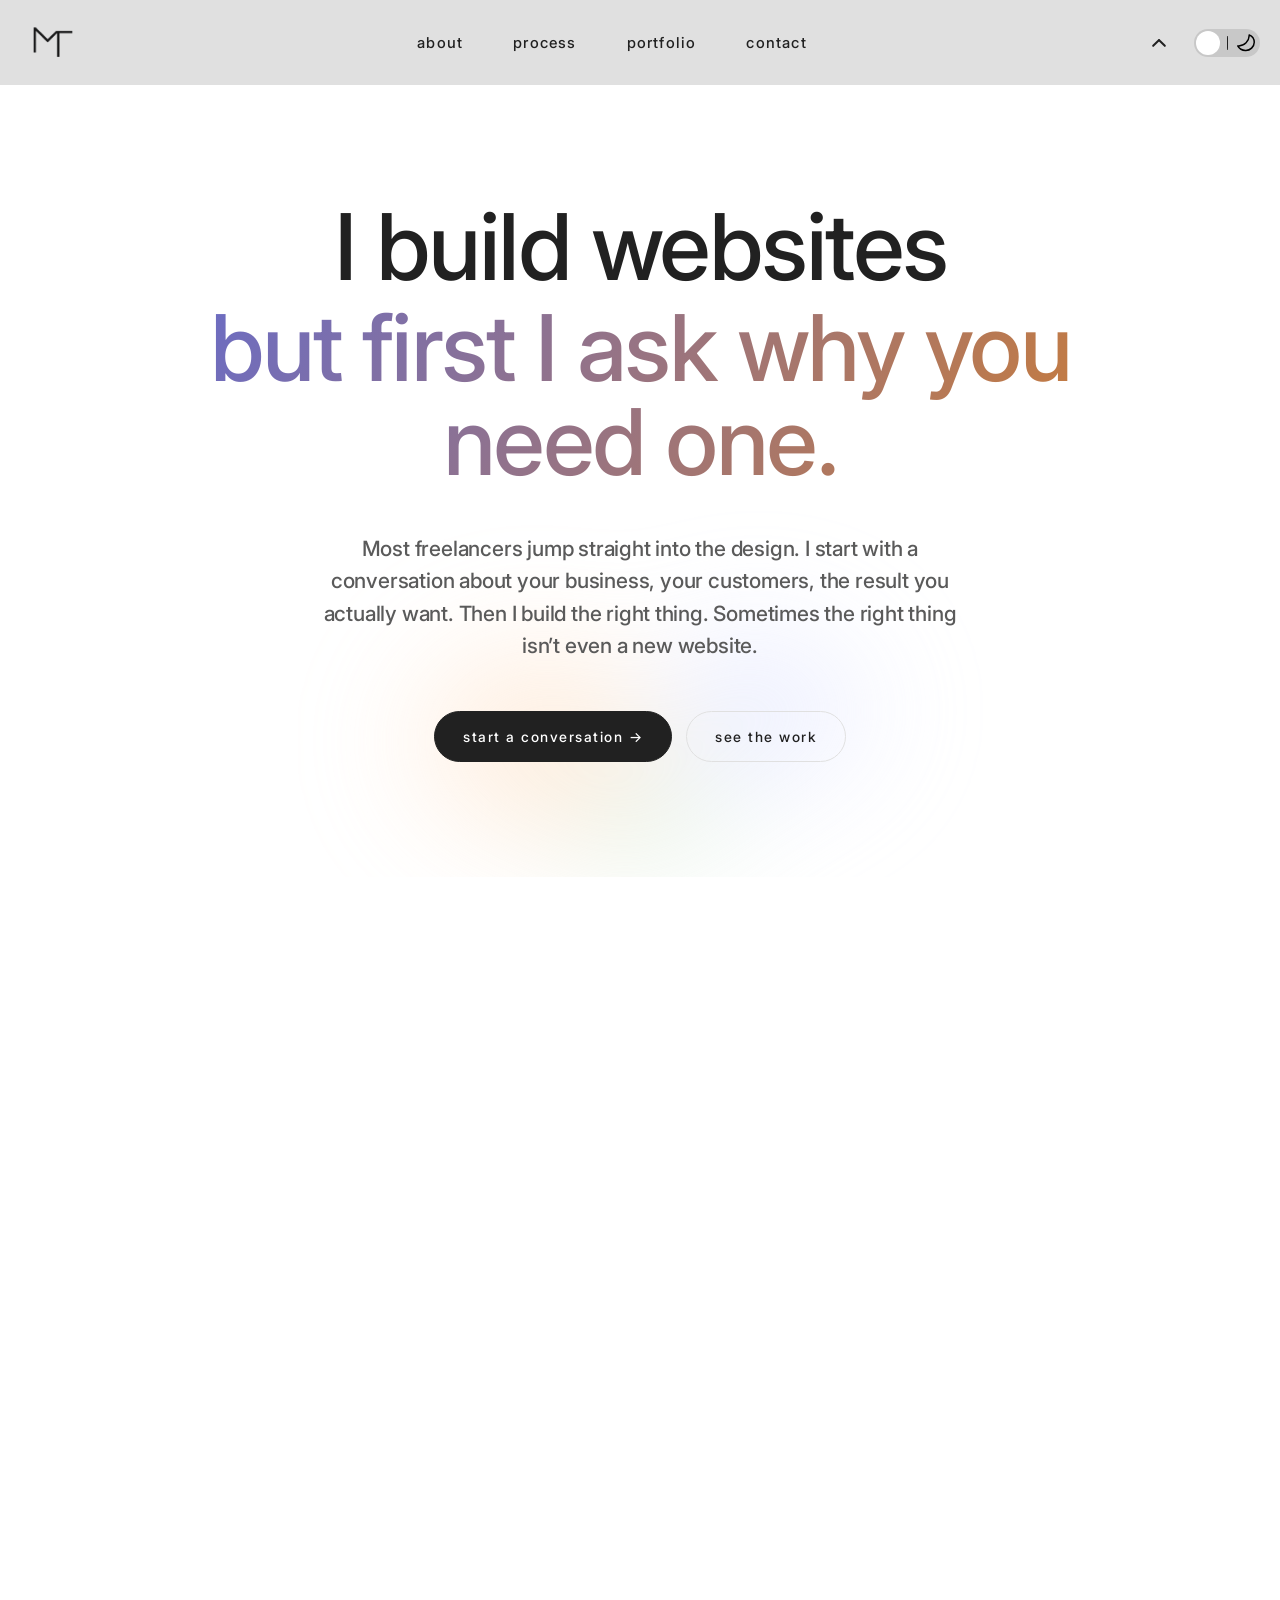
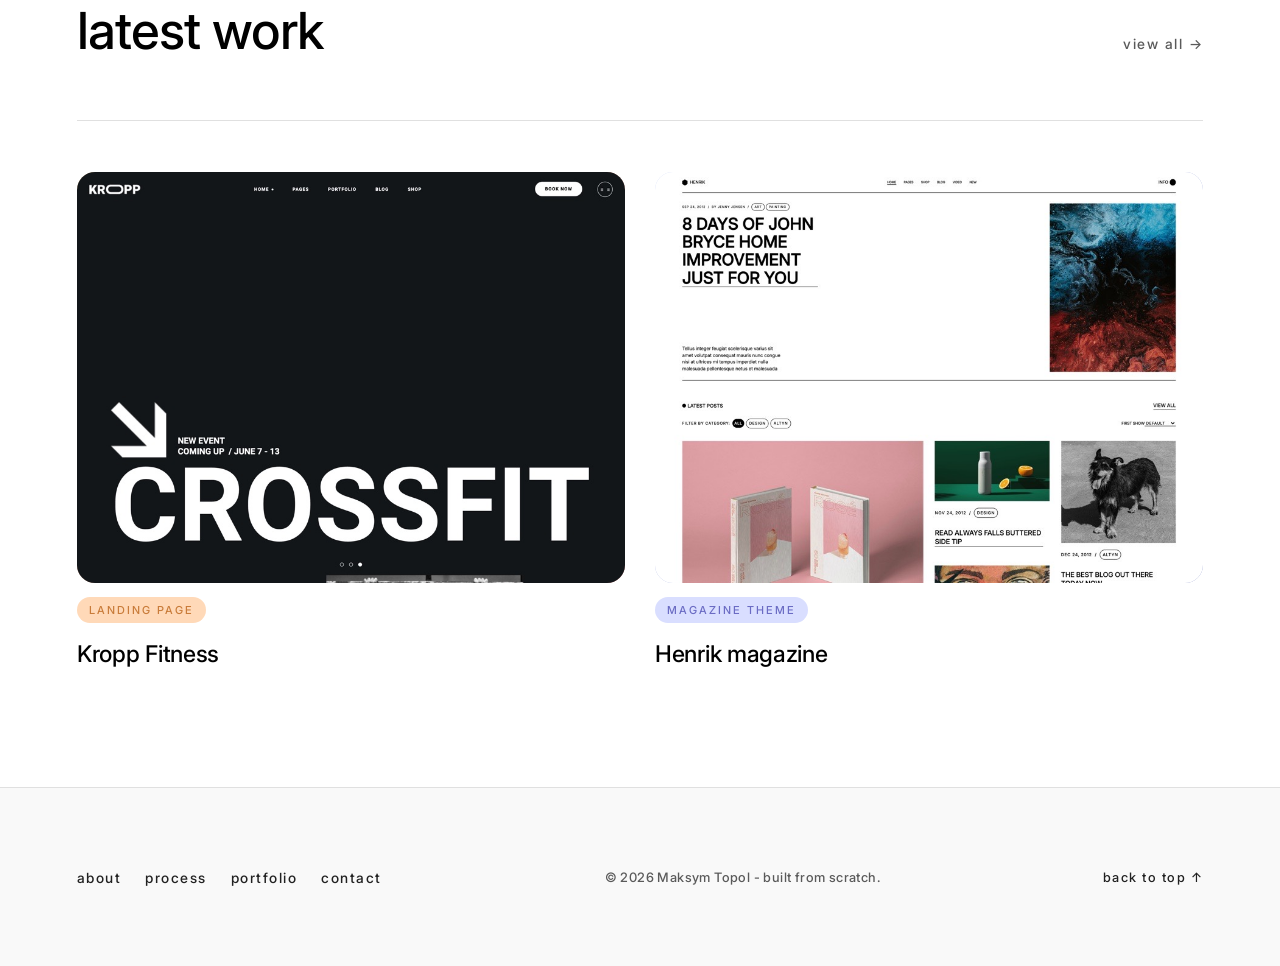
==== commit bacdba5a: "Performance: optimize images, fix animation loop, preload modules" ====
--- a/index.html
+++ b/index.html
@@ -20,7 +20,7 @@
       rel="preload"
       fetchpriority="high"
       as="image"
-      href="icons/myLogo-icons/logo-white.png"
+      href="icons/myLogo-icons/logo-black.png"
       type="image/png"
     />
     <link
@@ -44,6 +44,15 @@
     <meta name="twitter:card" content="summary_large_image" />
 
     <link rel="stylesheet" href="style.css" />
+    <link rel="modulepreload" href="js-files/header/switch-header.js" />
+    <link rel="modulepreload" href="js-files/header/language-dropdown-list.js" />
+    <link rel="modulepreload" href="js-files/header/responsive-dropdown-list.js" />
+    <link rel="modulepreload" href="js-files/body/skills-animation.js" />
+    <link rel="modulepreload" href="js-files/body/scroll-reveal.js" />
+    <link rel="modulepreload" href="js-files/body/work-lightbox.js" />
+    <link rel="modulepreload" href="js-files/body/contact-form.js" />
+    <link rel="modulepreload" href="js-files/i18n/i18n.js" />
+    <link rel="modulepreload" href="js-files/i18n/translations.js" />
     <script type="application/ld+json">
       {
         "@context": "https://schema.org",
@@ -75,7 +84,7 @@
             id="hamburger-label"
           ></label>
         </div>
-        <a href="/" class="link__header-logo">
+        <a href="index.html" class="link__header-logo">
           <img
             src="icons/myLogo-icons/logo-black.png"
             alt="Maksym Topol logo"
--- a/style.css
+++ b/style.css
@@ -1358,33 +1358,33 @@
 .intro__title-line,
 .intro__lead,
 .intro__actions {
-  animation: rise-in 0.8s cubic-bezier(0.22, 1, 0.36, 1) both;
+  animation: rise-in 0.45s cubic-bezier(0.22, 1, 0.36, 1) both;
 }
 .intro__title-line {
-  animation-delay: 0.08s;
+  animation-delay: 0.04s;
 }
 .intro__title-line--accent {
-  animation-delay: 0.2s;
+  animation-delay: 0.1s;
 }
 .intro__lead {
-  animation-delay: 0.34s;
+  animation-delay: 0.17s;
 }
 .intro__actions {
-  animation-delay: 0.48s;
+  animation-delay: 0.24s;
 }
 
 /* contact: two columns slide in from opposite sides */
 .contact__intro {
-  animation: slide-in-left 0.8s cubic-bezier(0.22, 1, 0.36, 1) both;
+  animation: slide-in-left 0.45s cubic-bezier(0.22, 1, 0.36, 1) both;
+  animation-delay: 0.03s;
+}
+.contact__left .contact__group {
+  animation: slide-in-left 0.45s cubic-bezier(0.22, 1, 0.36, 1) both;
+  animation-delay: 0.09s;
+}
+.contact__group--form {
+  animation: slide-in-right 0.45s cubic-bezier(0.22, 1, 0.36, 1) both;
   animation-delay: 0.05s;
-}
-.contact__left .contact__group {
-  animation: slide-in-left 0.8s cubic-bezier(0.22, 1, 0.36, 1) both;
-  animation-delay: 0.18s;
-}
-.contact__group--form {
-  animation: slide-in-right 0.8s cubic-bezier(0.22, 1, 0.36, 1) both;
-  animation-delay: 0.1s;
 }
 
 @media (prefers-reduced-motion: reduce) {
